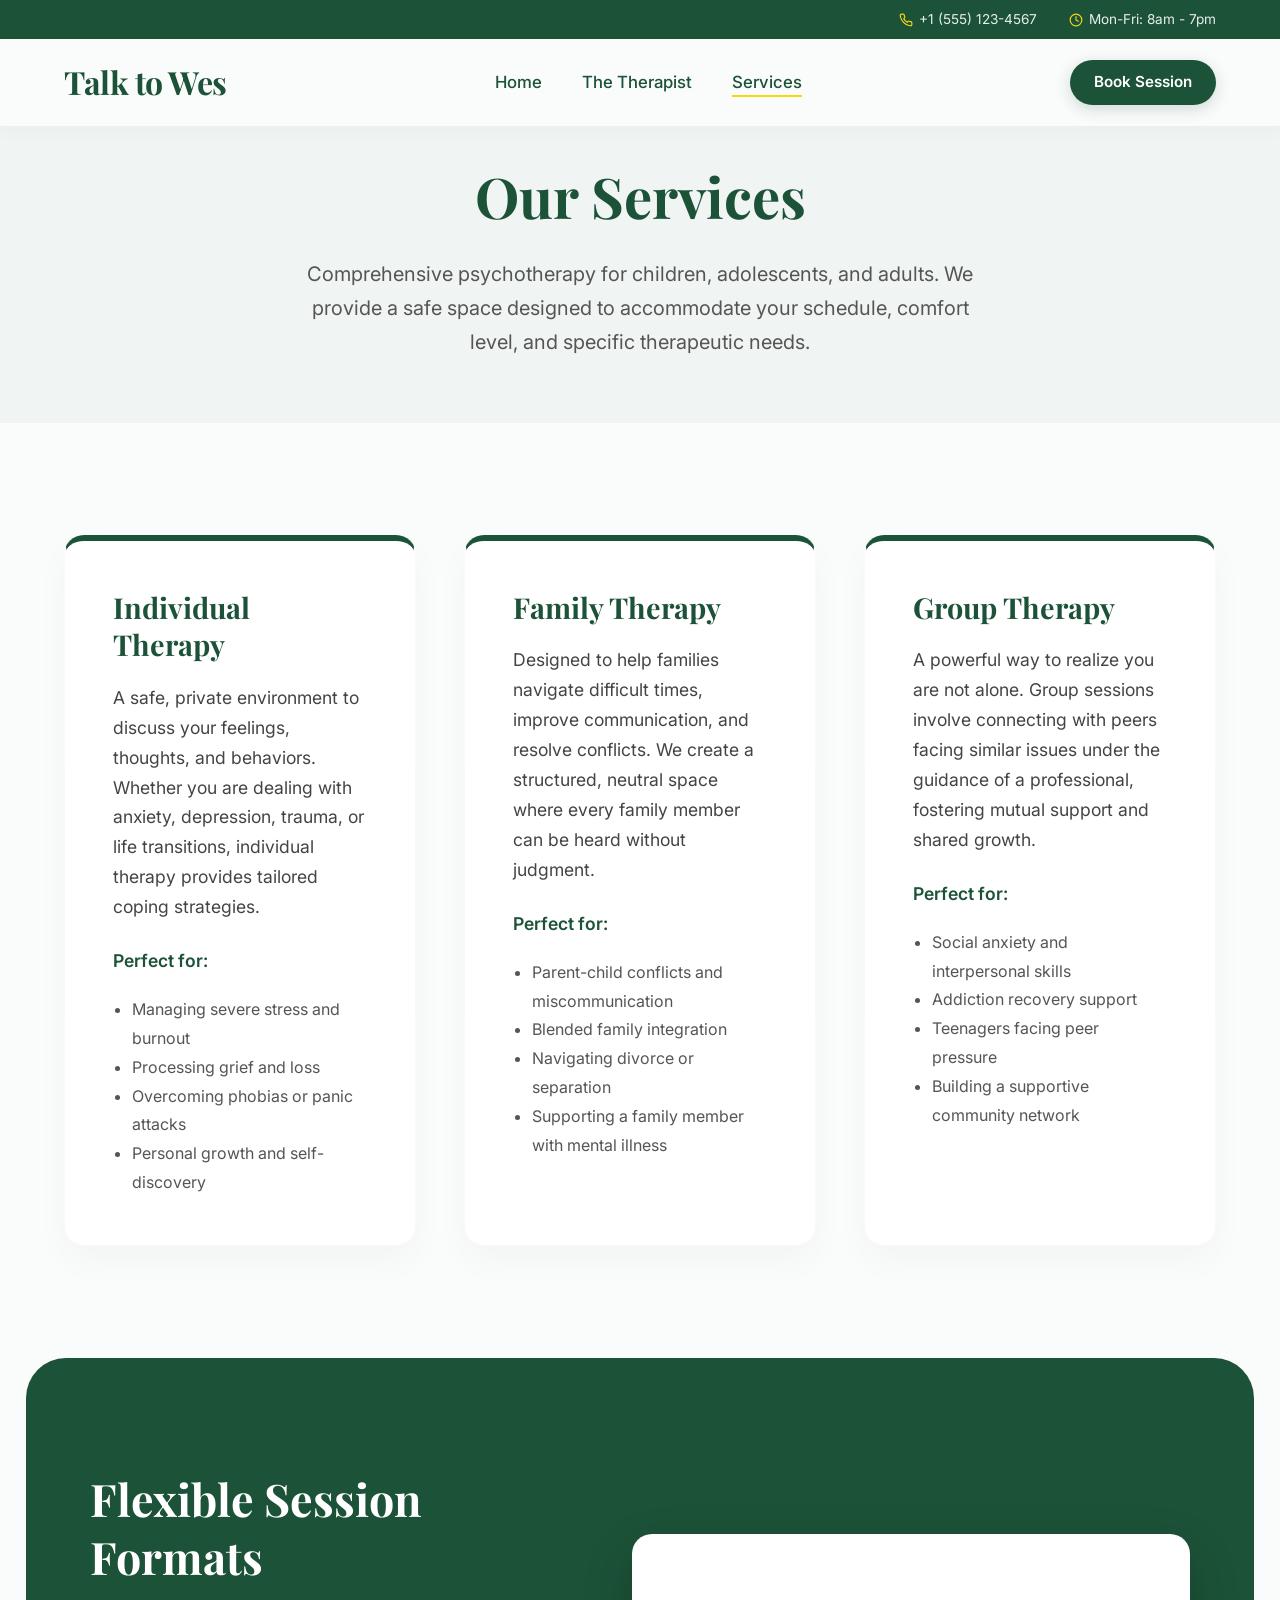
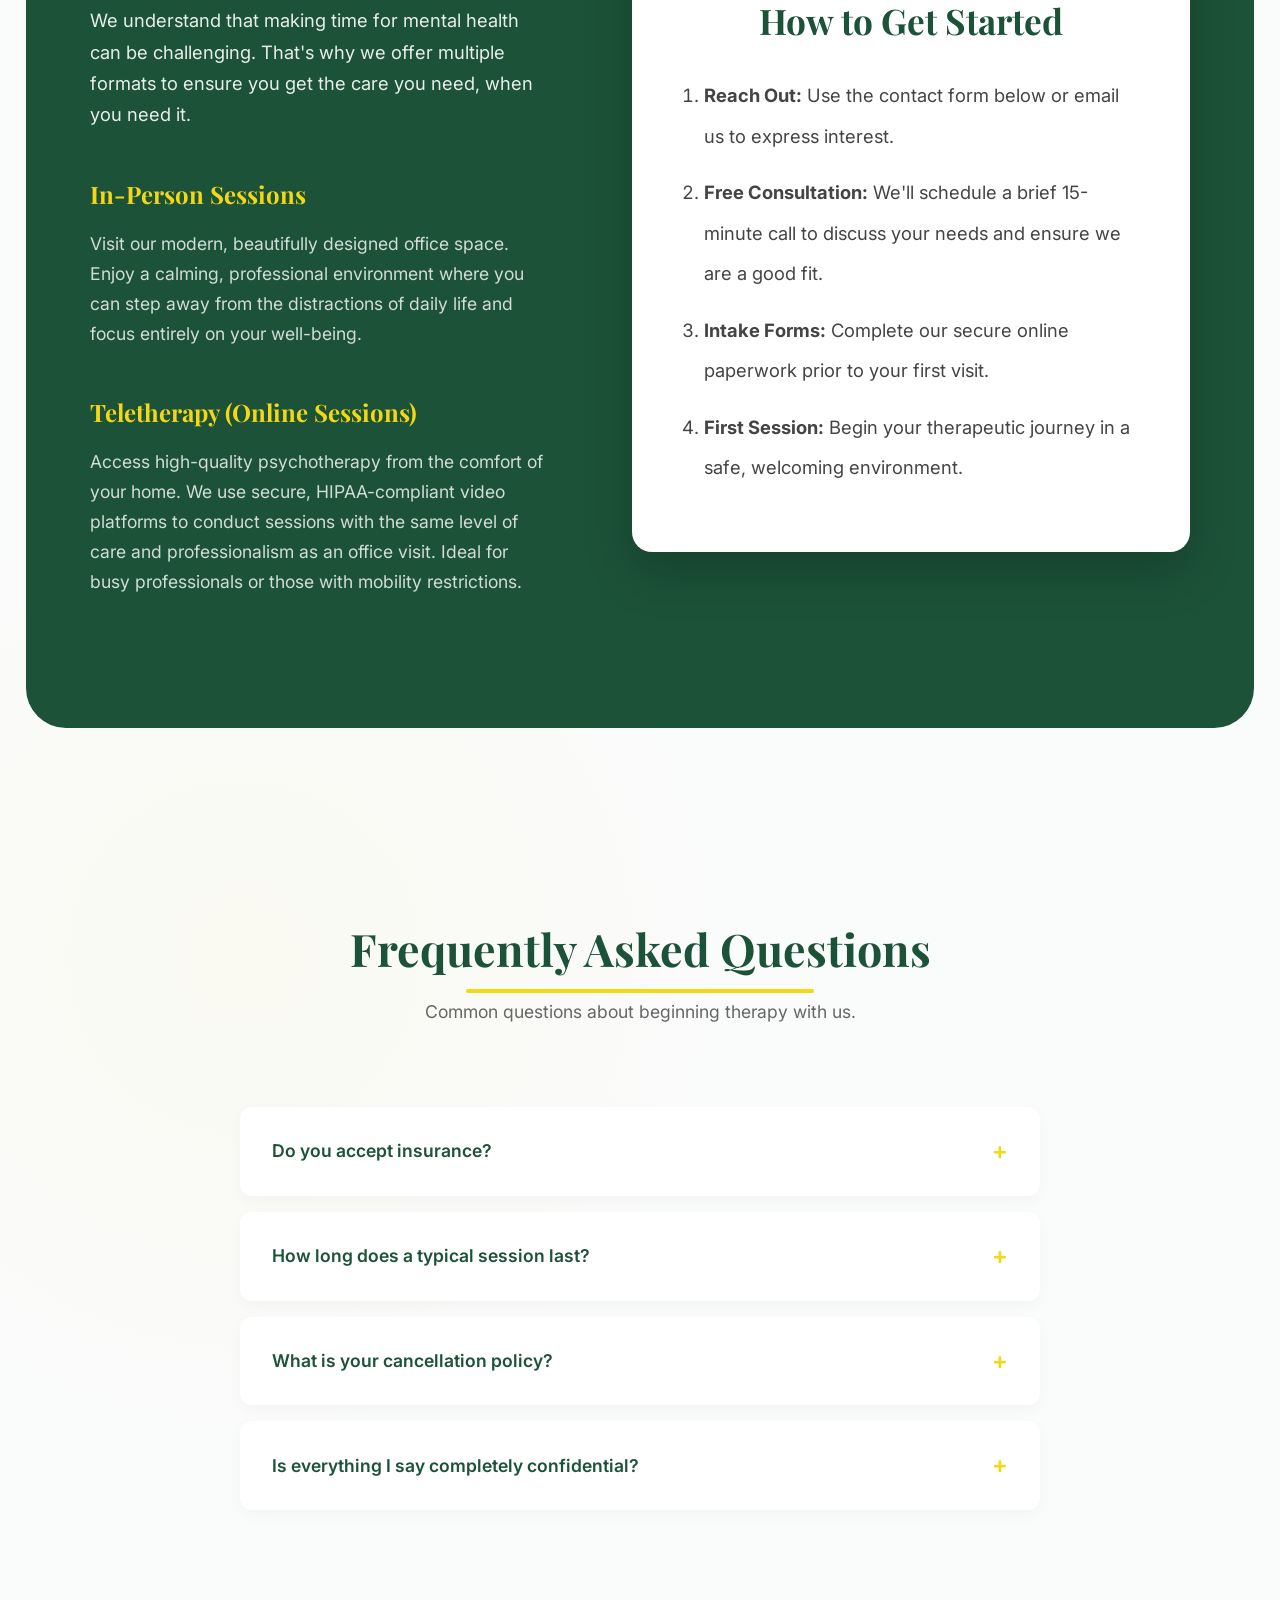
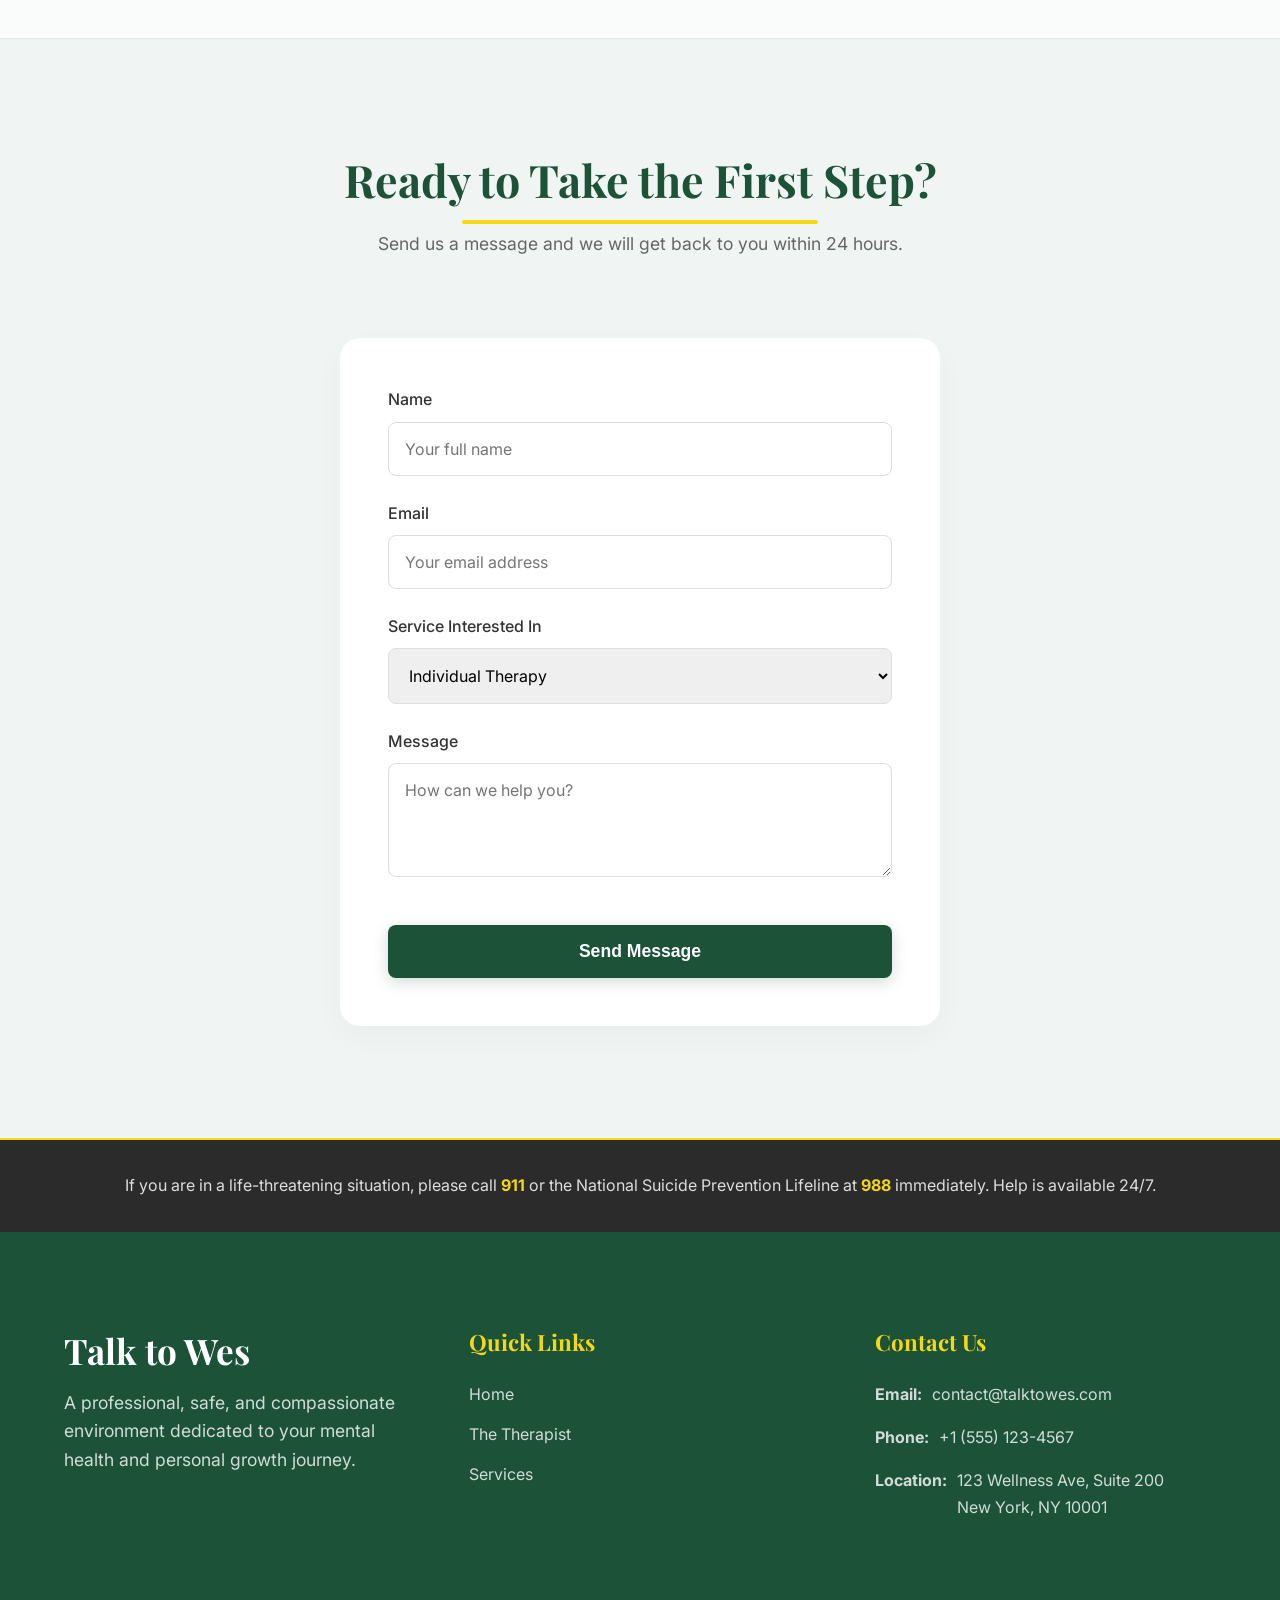
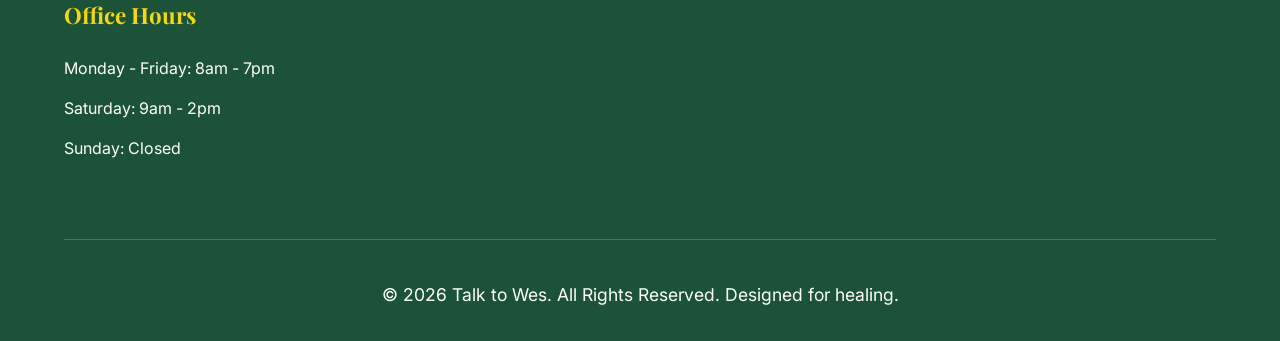
==== services.html @ db42a532 "Add files via upload" ====
<!DOCTYPE html>
<html lang="en">
<head>
  <meta charset="UTF-8">
  <meta name="viewport" content="width=device-width, initial-scale=1.0">
  <title>Services | Talk to Wes</title>
  <meta name="description" content="Explore our psychotherapy services including individual, family, and group therapy. Available online and in-person.">
  <link rel="stylesheet" href="styles.css">
</head>
<body>

  <!-- Header -->
  <header class="site-header">
    <div class="top-bar">
      <div class="top-bar-item">
        <svg viewBox="0 0 24 24" fill="none" stroke="currentColor" stroke-width="2" stroke-linecap="round" stroke-linejoin="round"><path d="M22 16.92v3a2 2 0 0 1-2.18 2 19.79 19.79 0 0 1-8.63-3.07 19.5 19.5 0 0 1-6-6 19.79 19.79 0 0 1-3.07-8.67A2 2 0 0 1 4.11 2h3a2 2 0 0 1 2 1.72 12.84 12.84 0 0 0 .7 2.81 2 2 0 0 1-.45 2.11L8.09 9.91a16 16 0 0 0 6 6l1.27-1.27a2 2 0 0 1 2.11-.45 12.84 12.84 0 0 0 2.81.7A2 2 0 0 1 22 16.92z"></path></svg>
        +1 (555) 123-4567
      </div>
      <div class="top-bar-item">
        <svg viewBox="0 0 24 24" fill="none" stroke="currentColor" stroke-width="2" stroke-linecap="round" stroke-linejoin="round"><circle cx="12" cy="12" r="10"></circle><polyline points="12 6 12 12 16 14"></polyline></svg>
        Mon-Fri: 8am - 7pm
      </div>
    </div>
    <nav class="navbar">
      <div class="logo">Talk to Wes</div>
      <ul class="nav-links">
        <li><a href="index.html">Home</a></li>
        <li><a href="therapist.html">The Therapist</a></li>
        <li><a href="services.html" class="active">Services</a></li>
      </ul>
      <div class="nav-cta">
        <a href="services.html" class="btn btn-primary" style="padding: 0.6rem 1.5rem; font-size: 0.95rem;">Book Session</a>
      </div>
      <div class="menu-toggle">
        <span></span>
        <span></span>
        <span></span>
      </div>
    </nav>
  </header>

  <!-- Page Header -->
  <section style="padding-top: 160px; padding-bottom: 4rem; background-color: var(--light-gray); text-align: center;">
    <div class="section-header" style="margin-bottom: 0;">
      <h1 style="font-size: 3.5rem;">Our Services</h1>
      <p style="max-width: 700px; margin: 1.5rem auto 0; font-size: 1.25rem; color: #555;">Comprehensive psychotherapy for children, adolescents, and adults. We provide a safe space designed to accommodate your schedule, comfort level, and specific therapeutic needs.</p>
    </div>
  </section>

  <!-- Detailed Services -->
  <section class="reveal">
    <div class="card-grid">
      <!-- Individual Therapy -->
      <div class="card" style="border-top: 6px solid var(--primary-color);">
        <h3 style="color: var(--primary-color); font-size: 1.8rem;">Individual Therapy</h3>
        <p style="font-size: 1.1rem; margin-bottom: 1.5rem;">A safe, private environment to discuss your feelings, thoughts, and behaviors. Whether you are dealing with anxiety, depression, trauma, or life transitions, individual therapy provides tailored coping strategies.</p>
        <p style="font-weight: 600; color: var(--primary-color);">Perfect for:</p>
        <ul style="padding-left: 1.2rem; margin-top: 0.5rem; color: #555; line-height: 1.8;">
          <li>Managing severe stress and burnout</li>
          <li>Processing grief and loss</li>
          <li>Overcoming phobias or panic attacks</li>
          <li>Personal growth and self-discovery</li>
        </ul>
      </div>

      <!-- Family Therapy -->
      <div class="card" style="border-top: 6px solid var(--primary-color);">
        <h3 style="color: var(--primary-color); font-size: 1.8rem;">Family Therapy</h3>
        <p style="font-size: 1.1rem; margin-bottom: 1.5rem;">Designed to help families navigate difficult times, improve communication, and resolve conflicts. We create a structured, neutral space where every family member can be heard without judgment.</p>
        <p style="font-weight: 600; color: var(--primary-color);">Perfect for:</p>
        <ul style="padding-left: 1.2rem; margin-top: 0.5rem; color: #555; line-height: 1.8;">
          <li>Parent-child conflicts and miscommunication</li>
          <li>Blended family integration</li>
          <li>Navigating divorce or separation</li>
          <li>Supporting a family member with mental illness</li>
        </ul>
      </div>

      <!-- Group Therapy -->
      <div class="card" style="border-top: 6px solid var(--primary-color);">
        <h3 style="color: var(--primary-color); font-size: 1.8rem;">Group Therapy</h3>
        <p style="font-size: 1.1rem; margin-bottom: 1.5rem;">A powerful way to realize you are not alone. Group sessions involve connecting with peers facing similar issues under the guidance of a professional, fostering mutual support and shared growth.</p>
        <p style="font-weight: 600; color: var(--primary-color);">Perfect for:</p>
        <ul style="padding-left: 1.2rem; margin-top: 0.5rem; color: #555; line-height: 1.8;">
          <li>Social anxiety and interpersonal skills</li>
          <li>Addiction recovery support</li>
          <li>Teenagers facing peer pressure</li>
          <li>Building a supportive community network</li>
        </ul>
      </div>
    </div>
  </section>

  <!-- Session Formats & Getting Started -->
  <section class="reveal" style="background-color: var(--primary-color); color: #fff; border-radius: 40px; margin: 0 2% 5rem; padding: 7rem 5%;">
    <div class="split-section">
      <div class="split-text">
        <h2 style="color: #fff;">Flexible Session Formats</h2>
        <p style="color: rgba(255,255,255,0.9); font-size: 1.15rem;">We understand that making time for mental health can be challenging. That's why we offer multiple formats to ensure you get the care you need, when you need it.</p>
        
        <h3 style="color: var(--secondary-color); margin-top: 3rem; font-size: 1.5rem;">In-Person Sessions</h3>
        <p style="color: rgba(255,255,255,0.8);">Visit our modern, beautifully designed office space. Enjoy a calming, professional environment where you can step away from the distractions of daily life and focus entirely on your well-being.</p>
        
        <h3 style="color: var(--secondary-color); margin-top: 3rem; font-size: 1.5rem;">Teletherapy (Online Sessions)</h3>
        <p style="color: rgba(255,255,255,0.8);">Access high-quality psychotherapy from the comfort of your home. We use secure, HIPAA-compliant video platforms to conduct sessions with the same level of care and professionalism as an office visit. Ideal for busy professionals or those with mobility restrictions.</p>
      </div>
      <div class="split-text" style="background: #fff; color: var(--text-color); padding: 4rem 3rem; border-radius: 20px; box-shadow: 0 20px 50px rgba(0,0,0,0.2);">
        <h3 style="color: var(--primary-color); margin-bottom: 2rem; font-family: var(--font-heading); font-size: 2.2rem; text-align: center;">How to Get Started</h3>
        <ol style="padding-left: 1.5rem; line-height: 2.2; font-size: 1.15rem; color: #444;">
          <li style="margin-bottom: 1rem;"><strong>Reach Out:</strong> Use the contact form below or email us to express interest.</li>
          <li style="margin-bottom: 1rem;"><strong>Free Consultation:</strong> We'll schedule a brief 15-minute call to discuss your needs and ensure we are a good fit.</li>
          <li style="margin-bottom: 1rem;"><strong>Intake Forms:</strong> Complete our secure online paperwork prior to your first visit.</li>
          <li><strong>First Session:</strong> Begin your therapeutic journey in a safe, welcoming environment.</li>
        </ol>
      </div>
    </div>
  </section>

  <!-- FAQ Section -->
  <section class="reveal">
    <div class="section-header">
      <h2>Frequently Asked Questions</h2>
      <p style="color: #666;">Common questions about beginning therapy with us.</p>
    </div>
    <div class="faq-container">
      <div class="faq-item">
        <div class="faq-question">Do you accept insurance?</div>
        <div class="faq-answer">
          <p>We are currently out-of-network providers for most major insurance companies. However, we can provide you with a "Superbill" that you can submit to your insurance provider for potential partial reimbursement depending on your out-of-network benefits.</p>
        </div>
      </div>
      <div class="faq-item">
        <div class="faq-question">How long does a typical session last?</div>
        <div class="faq-answer">
          <p>Individual and family therapy sessions typically last for 50 minutes. Group therapy sessions often run for 75 to 90 minutes to allow everyone adequate time to share.</p>
        </div>
      </div>
      <div class="faq-item">
        <div class="faq-question">What is your cancellation policy?</div>
        <div class="faq-answer">
          <p>We require a minimum of 24 hours notice for any cancellations or rescheduling. Appointments canceled with less than 24 hours notice will be subject to a late cancellation fee.</p>
        </div>
      </div>
      <div class="faq-item">
        <div class="faq-question">Is everything I say completely confidential?</div>
        <div class="faq-answer">
          <p>Yes. Confidentiality is the cornerstone of psychotherapy. What you discuss in session is legally protected and strictly confidential, with a few very specific legal exceptions regarding immediate harm to yourself or others, which will be discussed in your first session.</p>
        </div>
      </div>
    </div>
  </section>

  <!-- CTA with Form Layout -->
  <section class="reveal" style="background-color: var(--light-gray); border-top: 1px solid rgba(0,0,0,0.05);">
    <div class="section-header">
      <h2>Ready to Take the First Step?</h2>
      <p style="color: #666;">Send us a message and we will get back to you within 24 hours.</p>
    </div>
    <div style="max-width: 600px; margin: 0 auto; background: #fff; padding: 3rem; border-radius: 20px; box-shadow: 0 10px 30px rgba(0,0,0,0.03);">
      <form style="display: flex; flex-direction: column; gap: 1.5rem;" onsubmit="event.preventDefault(); alert('Message sent! (Mock form)');">
        <div>
          <label style="display: block; margin-bottom: 0.5rem; font-weight: 500;">Name</label>
          <input type="text" placeholder="Your full name" style="width: 100%; padding: 1rem; border: 1px solid #ddd; border-radius: 8px; font-family: inherit; font-size: 1rem;" required>
        </div>
        <div>
          <label style="display: block; margin-bottom: 0.5rem; font-weight: 500;">Email</label>
          <input type="email" placeholder="Your email address" style="width: 100%; padding: 1rem; border: 1px solid #ddd; border-radius: 8px; font-family: inherit; font-size: 1rem;" required>
        </div>
        <div>
          <label style="display: block; margin-bottom: 0.5rem; font-weight: 500;">Service Interested In</label>
          <select style="width: 100%; padding: 1rem; border: 1px solid #ddd; border-radius: 8px; font-family: inherit; font-size: 1rem;">
            <option>Individual Therapy</option>
            <option>Family Therapy</option>
            <option>Group Therapy</option>
          </select>
        </div>
        <div>
          <label style="display: block; margin-bottom: 0.5rem; font-weight: 500;">Message</label>
          <textarea rows="4" placeholder="How can we help you?" style="width: 100%; padding: 1rem; border: 1px solid #ddd; border-radius: 8px; font-family: inherit; font-size: 1rem; resize: vertical;"></textarea>
        </div>
        <button type="submit" class="btn btn-primary" style="width: 100%; border-radius: 8px; margin-top: 1rem;">Send Message</button>
      </form>
    </div>
  </section>

  <!-- Crisis Banner -->
  <div class="crisis-banner">
    <p>If you are in a life-threatening situation, please call <strong>911</strong> or the National Suicide Prevention Lifeline at <strong>988</strong> immediately. Help is available 24/7.</p>
  </div>

  <!-- Footer -->
  <footer>
    <div class="footer-grid">
      <div class="footer-col">
        <h2 style="font-size: 2.2rem; margin-bottom: 1rem; color: #fff;">Talk to Wes</h2>
        <p>A professional, safe, and compassionate environment dedicated to your mental health and personal growth journey.</p>
      </div>
      <div class="footer-col">
        <h3>Quick Links</h3>
        <ul>
          <li><a href="index.html">Home</a></li>
          <li><a href="therapist.html">The Therapist</a></li>
          <li><a href="services.html">Services</a></li>
        </ul>
      </div>
      <div class="footer-col">
        <h3>Contact Us</h3>
        <div class="footer-contact-item">
          <strong>Email:</strong> <a href="mailto:contact@talktowes.com">contact@talktowes.com</a>
        </div>
        <div class="footer-contact-item">
          <strong>Phone:</strong> <a href="tel:15551234567">+1 (555) 123-4567</a>
        </div>
        <div class="footer-contact-item">
          <strong>Location:</strong> 123 Wellness Ave, Suite 200<br>New York, NY 10001
        </div>
      </div>
      <div class="footer-col">
        <h3>Office Hours</h3>
        <ul>
          <li>Monday - Friday: 8am - 7pm</li>
          <li>Saturday: 9am - 2pm</li>
          <li>Sunday: Closed</li>
        </ul>
      </div>
    </div>
    <div class="footer-bottom">
      <p>&copy; 2026 Talk to Wes. All Rights Reserved. Designed for healing.</p>
    </div>
  </footer>

  <script src="script.js"></script>
</body>
</html>
---- styles.css ----
@import url('https://fonts.googleapis.com/css2?family=Inter:wght@300;400;500;600&family=Playfair+Display:ital,wght@0,400;0,600;0,700;1,400&display=swap');

:root {
  --primary-color: #1c5238;
  --secondary-color: #f4d715;
  --bg-color: #fafbfb;
  --text-color: #333333;
  --light-gray: #f0f4f2;
  --font-heading: 'Playfair Display', serif;
  --font-body: 'Inter', sans-serif;
}

* {
  box-sizing: border-box;
  margin: 0;
  padding: 0;
}

body {
  font-family: var(--font-body);
  background-color: var(--bg-color);
  color: var(--text-color);
  line-height: 1.7;
  overflow-x: hidden;
  position: relative;
}

/* Subtle background blobs for visual interest */
body::before {
  content: '';
  position: absolute;
  top: -20%; right: -10%;
  width: 800px; height: 800px;
  background: radial-gradient(circle, rgba(28,82,56,0.03) 0%, rgba(250,251,251,0) 70%);
  border-radius: 50%;
  z-index: -1;
}

body::after {
  content: '';
  position: absolute;
  top: 40%; left: -20%;
  width: 1000px; height: 1000px;
  background: radial-gradient(circle, rgba(244,215,21,0.04) 0%, rgba(250,251,251,0) 70%);
  border-radius: 50%;
  z-index: -1;
}

/* Typography */
h1, h2, h3, h4, h5, h6 {
  font-family: var(--font-heading);
  color: var(--primary-color);
  margin-bottom: 1.2rem;
  line-height: 1.3;
}

h1 { font-size: 4rem; }
h2 { font-size: 2.8rem; }
h3 { font-size: 1.8rem; }

p { margin-bottom: 1.2rem; font-size: 1.1rem; color: #444; }

a {
  text-decoration: none;
  color: var(--primary-color);
  transition: all 0.3s ease;
}

/* Header & Top Bar */
.site-header {
  position: fixed;
  width: 100%;
  top: 0;
  z-index: 1000;
  background: rgba(250, 251, 251, 0.95);
  backdrop-filter: blur(15px);
  box-shadow: 0 4px 20px rgba(0,0,0,0.03);
}

.top-bar {
  background-color: var(--primary-color);
  color: #fff;
  padding: 0.5rem 5%;
  font-size: 0.85rem;
  display: flex;
  justify-content: flex-end;
  gap: 2rem;
}

.top-bar-item {
  display: flex;
  align-items: center;
  gap: 6px;
  color: rgba(255,255,255,0.9);
}

.top-bar-item svg {
  width: 14px;
  height: 14px;
  stroke: var(--secondary-color);
}

/* Navbar */
.navbar {
  display: flex;
  justify-content: space-between;
  align-items: center;
  padding: 1rem 5%;
}

.logo {
  font-family: var(--font-heading);
  font-size: 2rem;
  font-weight: 700;
  color: var(--primary-color);
  letter-spacing: -0.5px;
}

.nav-links {
  list-style: none;
  display: flex;
  gap: 2.5rem;
}

.nav-links li a {
  font-weight: 500;
  font-size: 1.05rem;
  color: var(--primary-color);
  position: relative;
  padding-bottom: 5px;
}

.nav-links li a::after {
  content: '';
  position: absolute;
  width: 0;
  height: 2px;
  background: var(--secondary-color);
  bottom: 0;
  left: 0;
  transition: width 0.3s ease;
}

.nav-links li a:hover::after,
.nav-links li a.active::after {
  width: 100%;
}

.nav-cta {
  display: flex;
  align-items: center;
}

.menu-toggle {
  display: none;
  flex-direction: column;
  cursor: pointer;
  gap: 6px;
}

.menu-toggle span {
  width: 30px;
  height: 3px;
  background-color: var(--primary-color);
  transition: all 0.3s ease;
  border-radius: 3px;
}

/* Buttons */
.btn {
  display: inline-flex;
  align-items: center;
  justify-content: center;
  padding: 1rem 2.5rem;
  border-radius: 50px;
  font-weight: 600;
  font-size: 1.1rem;
  cursor: pointer;
  border: none;
  transition: all 0.3s cubic-bezier(0.25, 0.8, 0.25, 1);
  text-align: center;
}

.btn-primary {
  background-color: var(--primary-color);
  color: #fff;
  box-shadow: 0 4px 15px rgba(28, 82, 56, 0.2);
}

.btn-primary:hover {
  background-color: #133a27;
  color: #fff;
  transform: translateY(-3px);
  box-shadow: 0 8px 25px rgba(28, 82, 56, 0.3);
}

.btn-secondary {
  background-color: var(--secondary-color);
  color: var(--primary-color);
  box-shadow: 0 4px 15px rgba(244, 215, 21, 0.2);
}

.btn-secondary:hover {
  background-color: #e0c410;
  transform: translateY(-3px);
  box-shadow: 0 8px 25px rgba(244, 215, 21, 0.3);
}

/* Hero Section */
.hero {
  min-height: 100vh;
  display: flex;
  align-items: center;
  padding: 0 5%;
  background-size: cover;
  background-position: center;
  background-repeat: no-repeat;
  position: relative;
  background-attachment: fixed;
}

.hero::before {
  content: '';
  position: absolute;
  top: 0; left: 0; width: 100%; height: 100%;
  background: linear-gradient(135deg, rgba(250,251,251,0.95) 0%, rgba(250,251,251,0.85) 40%, rgba(250,251,251,0.2) 100%);
}

.hero-content {
  position: relative;
  max-width: 700px;
  z-index: 1;
  padding-top: 100px;
  animation: fadeUp 1s ease forwards;
}

.hero-content p {
  font-size: 1.3rem;
  margin-bottom: 2.5rem;
  color: #444;
  line-height: 1.8;
}

/* Sections */
section {
  padding: 7rem 5%;
}

.section-header {
  text-align: center;
  margin-bottom: 5rem;
}

.section-header h2 {
  position: relative;
  display: inline-block;
}

.section-header h2::after {
  content: '';
  position: absolute;
  width: 60%;
  height: 4px;
  background-color: var(--secondary-color);
  bottom: -15px;
  left: 20%;
  border-radius: 2px;
}

/* Cards */
.card-grid {
  display: grid;
  grid-template-columns: repeat(auto-fit, minmax(320px, 1fr));
  gap: 3rem;
}

.card {
  background: #fff;
  border-radius: 20px;
  padding: 3rem;
  box-shadow: 0 15px 35px rgba(0,0,0,0.03);
  transition: all 0.4s cubic-bezier(0.175, 0.885, 0.32, 1.275);
  position: relative;
  overflow: hidden;
  border: 1px solid rgba(0,0,0,0.02);
}

.card::before {
  content: '';
  position: absolute;
  top: 0; left: 0; width: 100%; height: 6px;
  background-color: var(--primary-color);
  transform: scaleX(0);
  transform-origin: left;
  transition: transform 0.4s ease;
}

.card:hover {
  transform: translateY(-15px);
  box-shadow: 0 25px 50px rgba(28, 82, 56, 0.08);
}

.card:hover::before {
  transform: scaleX(1);
}

.card h3 {
  margin-bottom: 1.2rem;
  font-size: 1.6rem;
}

/* Split Section (Image + Text) */
.split-section {
  display: flex;
  align-items: center;
  gap: 5rem;
}

.split-section.reverse {
  flex-direction: row-reverse;
}

.split-image {
  flex: 1;
  border-radius: 24px;
  overflow: hidden;
  box-shadow: 0 25px 50px rgba(0,0,0,0.1);
  position: relative;
}

.split-image::after {
  content: '';
  position: absolute;
  top: 0; left: 0; right: 0; bottom: 0;
  border: 2px solid rgba(255,255,255,0.2);
  border-radius: 24px;
  pointer-events: none;
}

.split-image img {
  width: 100%;
  height: 100%;
  object-fit: cover;
  display: block;
  transition: transform 0.8s cubic-bezier(0.25, 0.46, 0.45, 0.94);
}

.split-image:hover img {
  transform: scale(1.05);
}

.split-text {
  flex: 1;
}

/* Statistics Grid */
.stats-container {
  display: flex;
  justify-content: space-around;
  flex-wrap: wrap;
  gap: 2rem;
  background: var(--primary-color);
  padding: 4rem;
  border-radius: 24px;
  color: #fff;
  margin-top: 2rem;
  box-shadow: 0 20px 40px rgba(28,82,56,0.2);
}

.stat-item {
  text-align: center;
}

.stat-number {
  font-family: var(--font-heading);
  font-size: 3.5rem;
  font-weight: 700;
  color: var(--secondary-color);
  margin-bottom: 0.5rem;
}

.stat-label {
  font-size: 1.1rem;
  opacity: 0.9;
}

/* Testimonials */
.testimonial-slider {
  display: grid;
  grid-template-columns: repeat(auto-fit, minmax(300px, 1fr));
  gap: 2rem;
}

.testimonial-card {
  background: #fff;
  padding: 3rem 2.5rem;
  border-radius: 20px;
  box-shadow: 0 10px 30px rgba(0,0,0,0.04);
  position: relative;
}

.testimonial-card::before {
  content: '"';
  position: absolute;
  top: 20px; left: 20px;
  font-family: var(--font-heading);
  font-size: 6rem;
  color: var(--light-gray);
  line-height: 1;
  z-index: 0;
}

.testimonial-text {
  position: relative;
  z-index: 1;
  font-style: italic;
  margin-bottom: 1.5rem;
  font-size: 1.15rem;
}

.testimonial-author {
  font-weight: 600;
  color: var(--primary-color);
  display: flex;
  align-items: center;
  gap: 10px;
}

.testimonial-author::before {
  content: '';
  width: 30px; height: 2px;
  background: var(--secondary-color);
}

/* FAQ Accordion */
.faq-container {
  max-width: 800px;
  margin: 0 auto;
}

.faq-item {
  background: #fff;
  margin-bottom: 1rem;
  border-radius: 12px;
  box-shadow: 0 5px 15px rgba(0,0,0,0.03);
  overflow: hidden;
}

.faq-question {
  padding: 1.5rem 2rem;
  cursor: pointer;
  display: flex;
  justify-content: space-between;
  align-items: center;
  font-weight: 600;
  font-size: 1.1rem;
  color: var(--primary-color);
  transition: background 0.3s ease;
}

.faq-question:hover {
  background: var(--light-gray);
}

.faq-question::after {
  content: '+';
  font-size: 1.5rem;
  color: var(--secondary-color);
  transition: transform 0.3s ease;
}

.faq-item.active .faq-question::after {
  transform: rotate(45deg);
}

.faq-answer {
  max-height: 0;
  overflow: hidden;
  transition: max-height 0.4s ease;
  background: #fff;
}

.faq-answer p {
  padding: 0 2rem 1.5rem;
  margin: 0;
}

/* Rich Footer */
footer {
  background-color: var(--primary-color);
  color: #fff;
  padding: 6rem 5% 2rem;
  position: relative;
  z-index: 50; /* Ensure footer is always on top of any background blobs */
}

.footer-grid {
  display: grid;
  grid-template-columns: repeat(auto-fit, minmax(250px, 1fr));
  gap: 4rem;
  margin-bottom: 4rem;
}

.footer-col h3 {
  color: var(--secondary-color);
  font-size: 1.4rem;
  margin-bottom: 1.5rem;
}

.footer-col p {
  color: rgba(255,255,255,0.8);
  margin-bottom: 1rem;
  line-height: 1.6;
}

.footer-col ul {
  list-style: none;
}

.footer-col ul li {
  margin-bottom: 0.8rem;
}

.footer-col a {
  color: rgba(255,255,255,0.8);
  transition: color 0.3s ease;
}

.footer-col a:hover {
  color: var(--secondary-color);
}

.footer-contact-item {
  display: flex;
  align-items: flex-start;
  gap: 10px;
  margin-bottom: 1rem;
  color: rgba(255,255,255,0.8);
}

/* Crisis Banner */
.crisis-banner {
  background-color: #2b2b2b;
  color: #fff;
  padding: 2rem 5%;
  text-align: center;
  border-top: 2px solid var(--secondary-color);
}

.crisis-banner p {
  color: #ddd;
  margin: 0;
  font-size: 1rem;
}

.crisis-banner strong {
  color: var(--secondary-color);
}

.footer-bottom {
  text-align: center;
  padding-top: 2.5rem;
  margin-top: 3rem;
  border-top: 1px solid rgba(255,255,255,0.2);
  font-size: 1.05rem;
}

.footer-bottom p {
  color: #ffffff;
  margin: 0;
}

/* Animations */
@keyframes fadeUp {
  from { opacity: 0; transform: translateY(40px); }
  to { opacity: 1; transform: translateY(0); }
}

.reveal {
  opacity: 0;
  transform: translateY(40px);
  transition: all 0.8s cubic-bezier(0.5, 0, 0, 1);
}

.reveal.active {
  opacity: 1;
  transform: translateY(0);
}

/* Responsive */
@media (max-width: 992px) {
  .split-section, .split-section.reverse {
    flex-direction: column;
    gap: 3rem;
  }
  h1 { font-size: 3rem; }
  h2 { font-size: 2.3rem; }
}

@media (max-width: 768px) {
  .nav-links {
    position: fixed;
    right: -100%;
    top: 100px;
    flex-direction: column;
    background: rgba(250, 251, 251, 0.98);
    width: 100%;
    text-align: center;
    transition: 0.4s cubic-bezier(0.77, 0, 0.175, 1);
    box-shadow: 0 20px 30px rgba(0,0,0,0.05);
    padding: 3rem 0;
  }
  
  .nav-links.nav-active {
    right: 0;
  }
  
  .nav-cta {
    display: none; /* Hide button on mobile, let them use menu */
  }
  
  .top-bar {
    justify-content: center;
    gap: 1rem;
    font-size: 0.75rem;
  }

  .menu-toggle {
    display: flex;
  }
  
  .stats-container {
    padding: 2rem;
  }
  
  h1 { font-size: 2.5rem; }
}
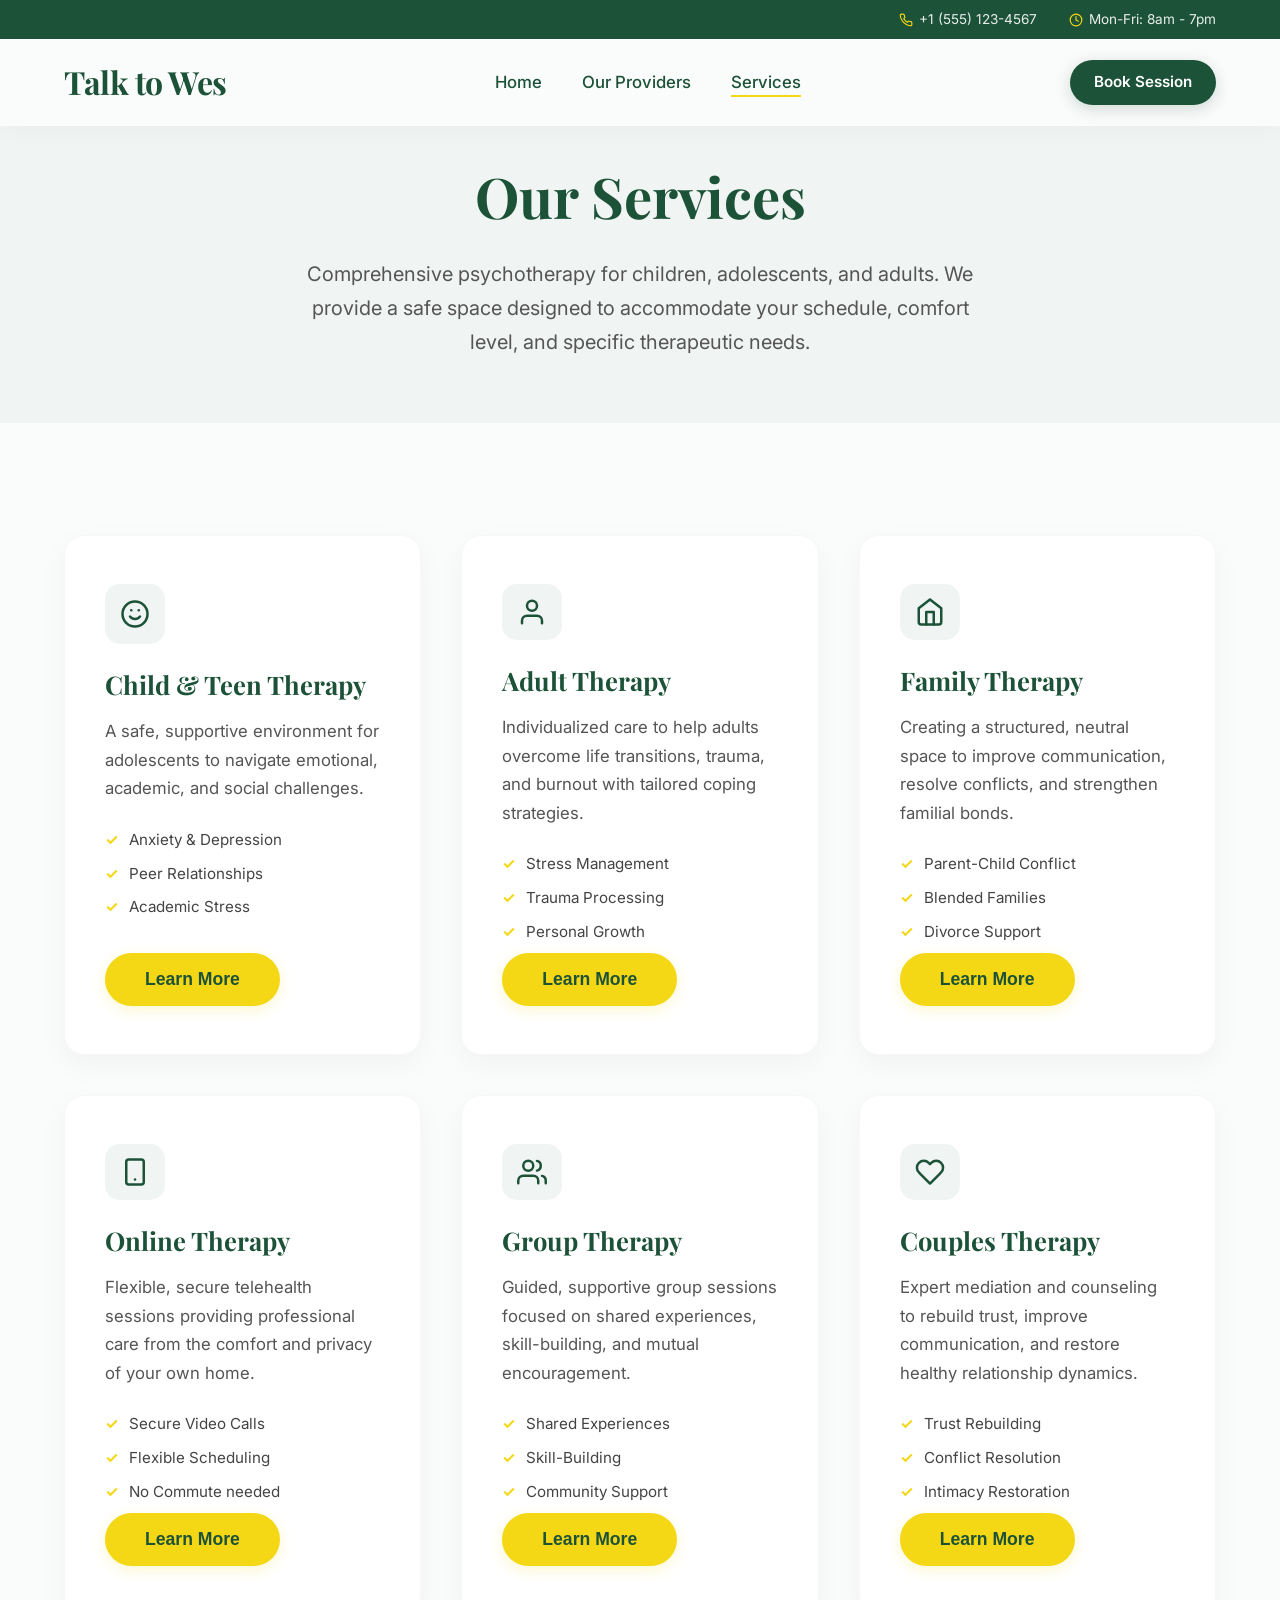
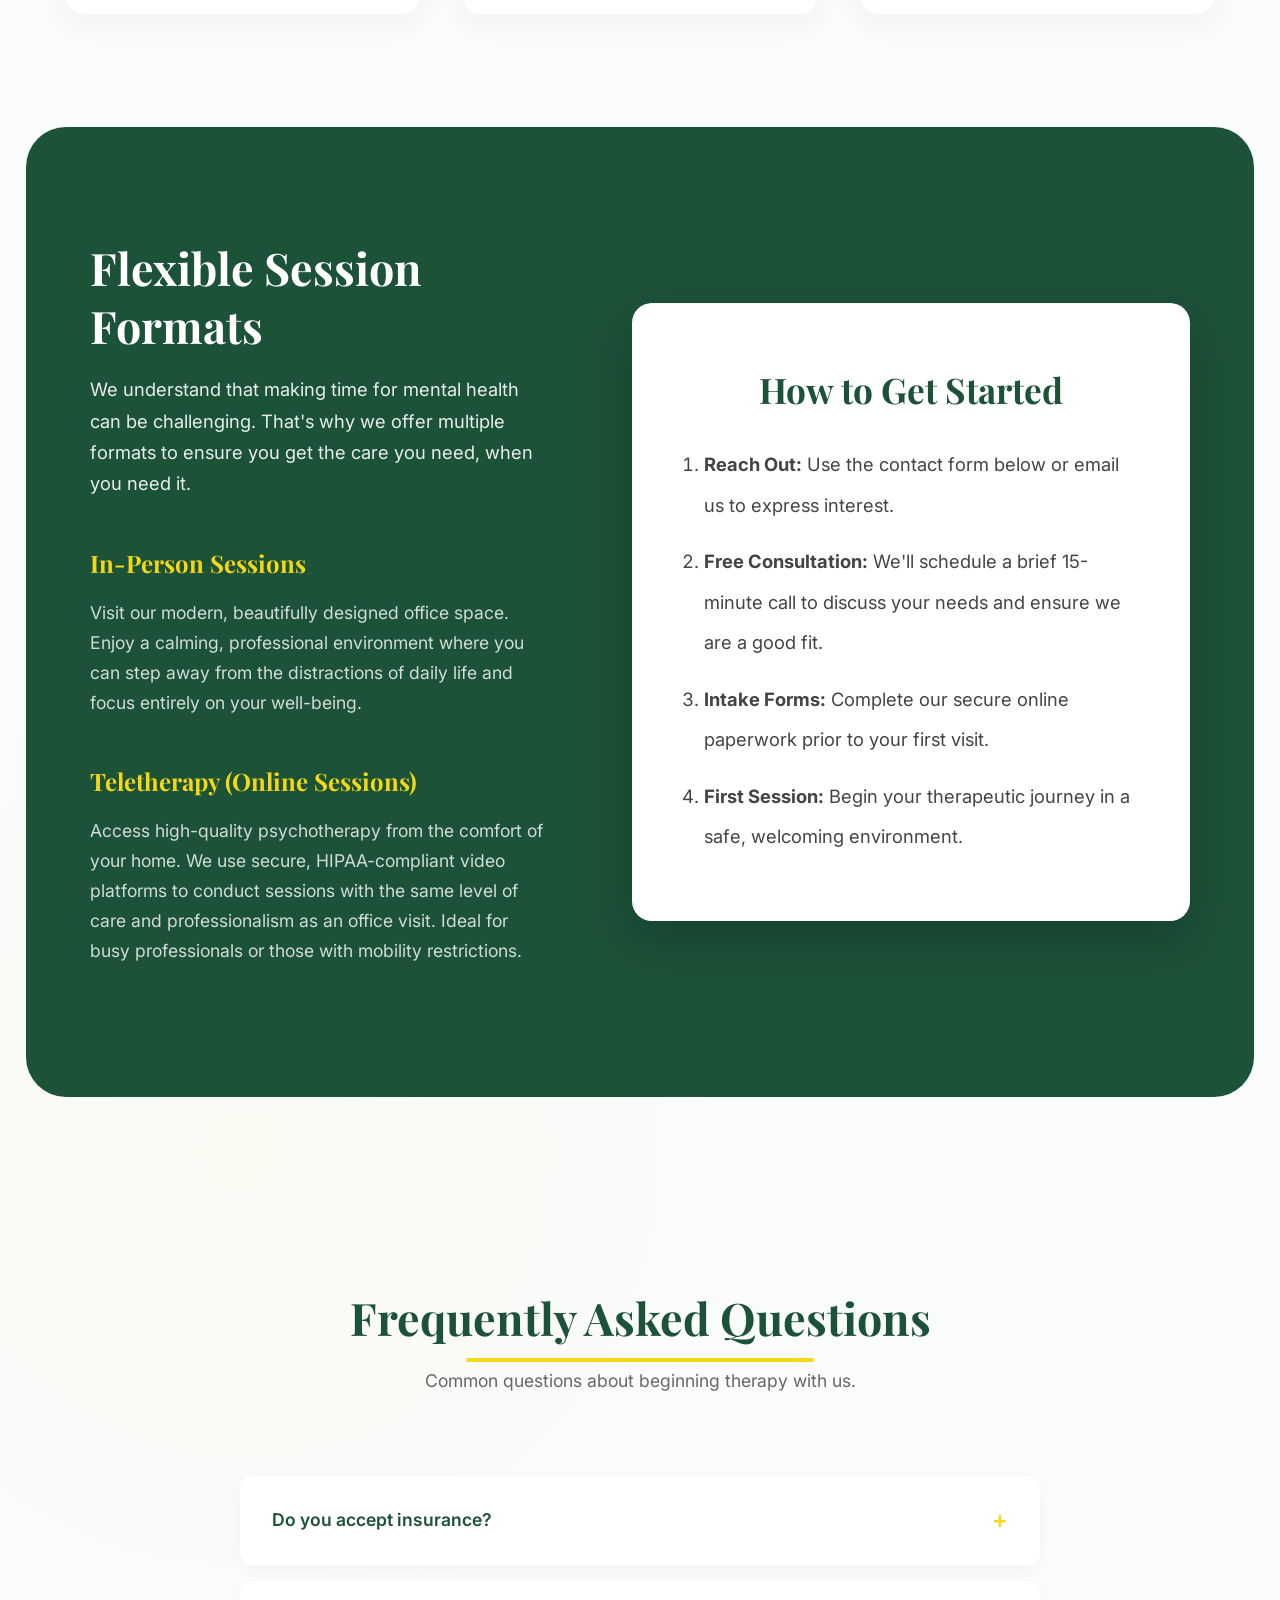
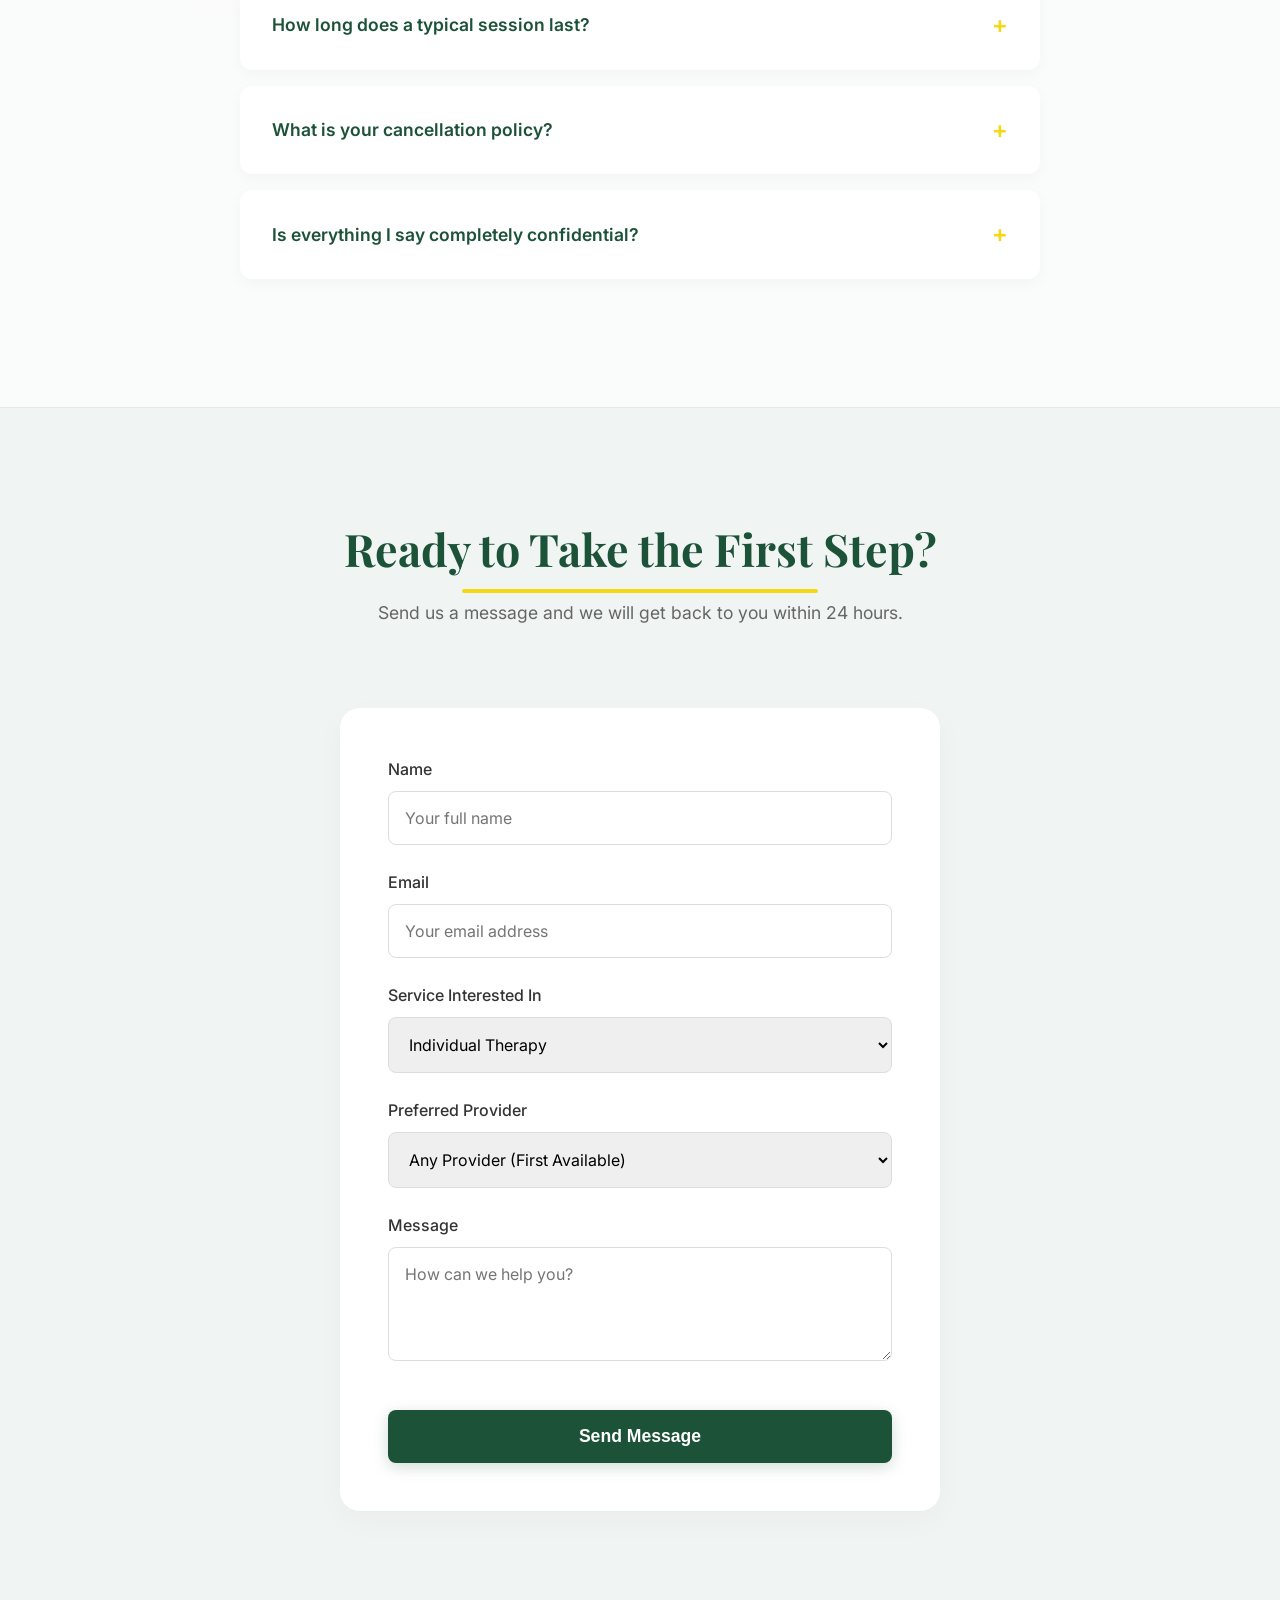
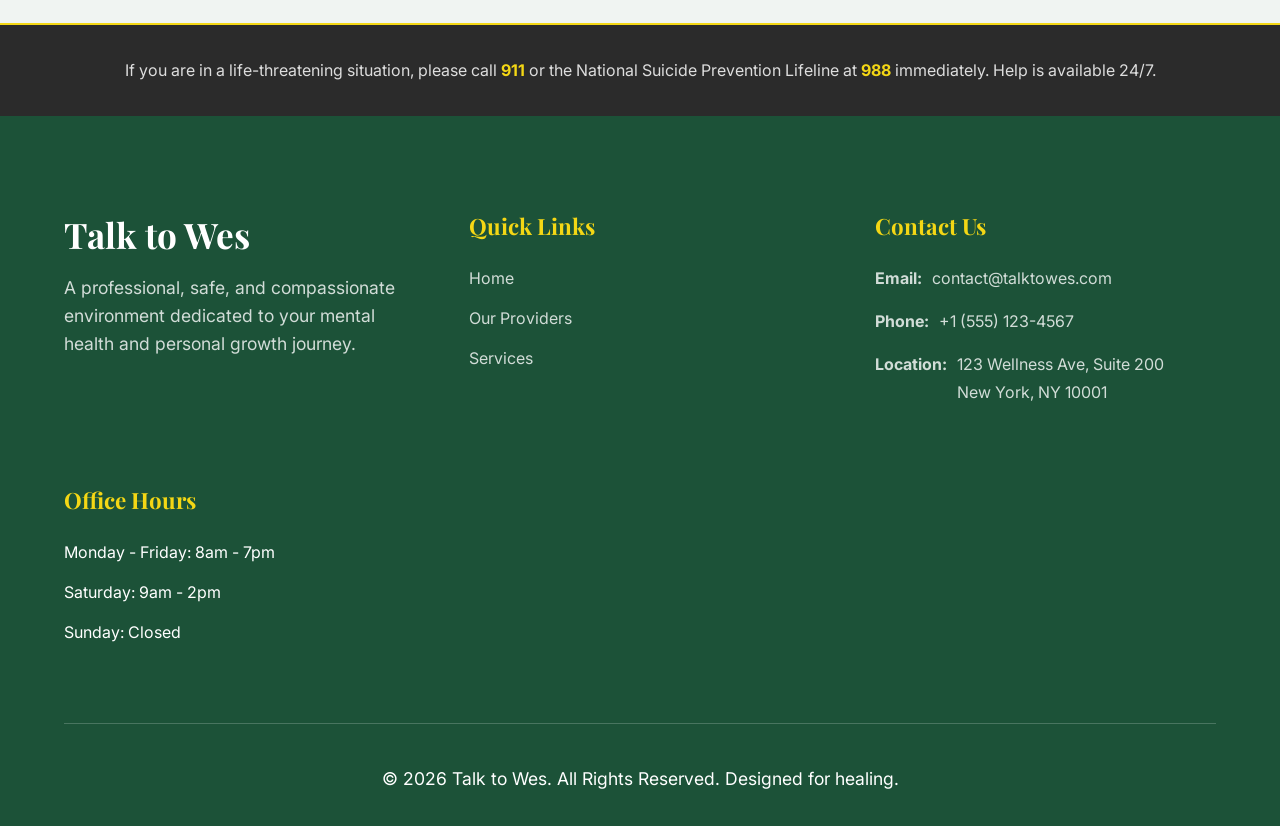
==== commit 9b711f4c: "Add files via upload" ====
--- a/services.html
+++ b/services.html
@@ -1,23 +1,35 @@
 <!DOCTYPE html>
 <html lang="en">
+
 <head>
   <meta charset="UTF-8">
   <meta name="viewport" content="width=device-width, initial-scale=1.0">
   <title>Services | Talk to Wes</title>
-  <meta name="description" content="Explore our psychotherapy services including individual, family, and group therapy. Available online and in-person.">
+  <meta name="description"
+    content="Explore our psychotherapy services including individual, family, and group therapy. Available online and in-person.">
   <link rel="stylesheet" href="styles.css">
 </head>
+
 <body>
 
   <!-- Header -->
   <header class="site-header">
     <div class="top-bar">
       <div class="top-bar-item">
-        <svg viewBox="0 0 24 24" fill="none" stroke="currentColor" stroke-width="2" stroke-linecap="round" stroke-linejoin="round"><path d="M22 16.92v3a2 2 0 0 1-2.18 2 19.79 19.79 0 0 1-8.63-3.07 19.5 19.5 0 0 1-6-6 19.79 19.79 0 0 1-3.07-8.67A2 2 0 0 1 4.11 2h3a2 2 0 0 1 2 1.72 12.84 12.84 0 0 0 .7 2.81 2 2 0 0 1-.45 2.11L8.09 9.91a16 16 0 0 0 6 6l1.27-1.27a2 2 0 0 1 2.11-.45 12.84 12.84 0 0 0 2.81.7A2 2 0 0 1 22 16.92z"></path></svg>
+        <svg viewBox="0 0 24 24" fill="none" stroke="currentColor" stroke-width="2" stroke-linecap="round"
+          stroke-linejoin="round">
+          <path
+            d="M22 16.92v3a2 2 0 0 1-2.18 2 19.79 19.79 0 0 1-8.63-3.07 19.5 19.5 0 0 1-6-6 19.79 19.79 0 0 1-3.07-8.67A2 2 0 0 1 4.11 2h3a2 2 0 0 1 2 1.72 12.84 12.84 0 0 0 .7 2.81 2 2 0 0 1-.45 2.11L8.09 9.91a16 16 0 0 0 6 6l1.27-1.27a2 2 0 0 1 2.11-.45 12.84 12.84 0 0 0 2.81.7A2 2 0 0 1 22 16.92z">
+          </path>
+        </svg>
         +1 (555) 123-4567
       </div>
       <div class="top-bar-item">
-        <svg viewBox="0 0 24 24" fill="none" stroke="currentColor" stroke-width="2" stroke-linecap="round" stroke-linejoin="round"><circle cx="12" cy="12" r="10"></circle><polyline points="12 6 12 12 16 14"></polyline></svg>
+        <svg viewBox="0 0 24 24" fill="none" stroke="currentColor" stroke-width="2" stroke-linecap="round"
+          stroke-linejoin="round">
+          <circle cx="12" cy="12" r="10"></circle>
+          <polyline points="12 6 12 12 16 14"></polyline>
+        </svg>
         Mon-Fri: 8am - 7pm
       </div>
     </div>
@@ -25,11 +37,12 @@
       <div class="logo">Talk to Wes</div>
       <ul class="nav-links">
         <li><a href="index.html">Home</a></li>
-        <li><a href="therapist.html">The Therapist</a></li>
+        <li><a href="therapist.html">Our Providers</a></li>
         <li><a href="services.html" class="active">Services</a></li>
       </ul>
       <div class="nav-cta">
-        <a href="services.html" class="btn btn-primary" style="padding: 0.6rem 1.5rem; font-size: 0.95rem;">Book Session</a>
+        <a href="services.html" class="btn btn-primary" style="padding: 0.6rem 1.5rem; font-size: 0.95rem;">Book
+          Session</a>
       </div>
       <div class="menu-toggle">
         <span></span>
@@ -43,73 +56,282 @@
   <section style="padding-top: 160px; padding-bottom: 4rem; background-color: var(--light-gray); text-align: center;">
     <div class="section-header" style="margin-bottom: 0;">
       <h1 style="font-size: 3.5rem;">Our Services</h1>
-      <p style="max-width: 700px; margin: 1.5rem auto 0; font-size: 1.25rem; color: #555;">Comprehensive psychotherapy for children, adolescents, and adults. We provide a safe space designed to accommodate your schedule, comfort level, and specific therapeutic needs.</p>
+      <p style="max-width: 700px; margin: 1.5rem auto 0; font-size: 1.25rem; color: #555;">Comprehensive psychotherapy
+        for children, adolescents, and adults. We provide a safe space designed to accommodate your schedule, comfort
+        level, and specific therapeutic needs.</p>
     </div>
   </section>
 
   <!-- Detailed Services -->
   <section class="reveal">
-    <div class="card-grid">
-      <!-- Individual Therapy -->
-      <div class="card" style="border-top: 6px solid var(--primary-color);">
-        <h3 style="color: var(--primary-color); font-size: 1.8rem;">Individual Therapy</h3>
-        <p style="font-size: 1.1rem; margin-bottom: 1.5rem;">A safe, private environment to discuss your feelings, thoughts, and behaviors. Whether you are dealing with anxiety, depression, trauma, or life transitions, individual therapy provides tailored coping strategies.</p>
-        <p style="font-weight: 600; color: var(--primary-color);">Perfect for:</p>
-        <ul style="padding-left: 1.2rem; margin-top: 0.5rem; color: #555; line-height: 1.8;">
-          <li>Managing severe stress and burnout</li>
-          <li>Processing grief and loss</li>
-          <li>Overcoming phobias or panic attacks</li>
-          <li>Personal growth and self-discovery</li>
-        </ul>
+    <div class="services-grid">
+      <!-- Child & Teen Therapy -->
+      <div class="service-box">
+        <div class="service-box-inner">
+          <div class="service-box-front">
+            <div class="service-icon">
+              <svg viewBox="0 0 24 24" fill="none" stroke="currentColor" stroke-width="2" stroke-linecap="round"
+                stroke-linejoin="round">
+                <circle cx="12" cy="12" r="10"></circle>
+                <path d="M8 14s1.5 2 4 2 4-2 4-2"></path>
+                <line x1="9" y1="9" x2="9.01" y2="9"></line>
+                <line x1="15" y1="9" x2="15.01" y2="9"></line>
+              </svg>
+            </div>
+            <h3>Child & Teen Therapy</h3>
+            <p>A safe, supportive environment for adolescents to navigate emotional, academic, and social challenges.
+            </p>
+            <ul class="service-features">
+              <li>Anxiety & Depression</li>
+              <li>Peer Relationships</li>
+              <li>Academic Stress</li>
+            </ul>
+            <button class="btn btn-secondary flip-btn" style="margin-top: auto; align-self: flex-start;">Learn
+              More</button>
+          </div>
+          <div class="service-box-back">
+            <h3>More Details</h3>
+            <p>Our child and adolescent therapists utilize evidence-based approaches like Cognitive Behavioral Therapy
+              (CBT) and creative arts therapy.</p>
+            <p style="margin-top: 1rem; font-weight: bold;">Key Focus Areas:</p>
+            <ul style="margin-top: 0.5rem; padding-left: 1.2rem; color: #fff;">
+              <li style="margin-bottom: 0.5rem;">Emotional Regulation & Anger Management</li>
+              <li style="margin-bottom: 0.5rem;">Navigating Social Media & Cyberbullying</li>
+              <li style="margin-bottom: 0.5rem;">Building Confidence & Self-Esteem</li>
+            </ul>
+            <p style="margin-top: 1rem;">We help younger clients build resilience and develop healthy coping mechanisms
+              that last a lifetime.</p>
+          </div>
+        </div>
+      </div>
+
+      <!-- Adult Therapy -->
+      <div class="service-box">
+        <div class="service-box-inner">
+          <div class="service-box-front">
+            <div class="service-icon">
+              <svg viewBox="0 0 24 24" fill="none" stroke="currentColor" stroke-width="2" stroke-linecap="round"
+                stroke-linejoin="round">
+                <path d="M20 21v-2a4 4 0 0 0-4-4H8a4 4 0 0 0-4 4v2"></path>
+                <circle cx="12" cy="7" r="4"></circle>
+              </svg>
+            </div>
+            <h3>Adult Therapy</h3>
+            <p>Individualized care to help adults overcome life transitions, trauma, and burnout with tailored coping
+              strategies.</p>
+            <ul class="service-features">
+              <li>Stress Management</li>
+              <li>Trauma Processing</li>
+              <li>Personal Growth</li>
+            </ul>
+            <button class="btn btn-secondary flip-btn" style="margin-top: auto; align-self: flex-start;">Learn
+              More</button>
+          </div>
+          <div class="service-box-back">
+            <h3>More Details</h3>
+            <p>We provide a non-judgmental space for adults navigating anxiety, depression, or major life changes.</p>
+            <p style="margin-top: 1rem; font-weight: bold;">Therapeutic Modalities:</p>
+            <ul style="margin-top: 0.5rem; padding-left: 1.2rem; color: #fff;">
+              <li style="margin-bottom: 0.5rem;">Mindfulness-Based Stress Reduction (MBSR)</li>
+              <li style="margin-bottom: 0.5rem;">Psychodynamic & Talk Therapy</li>
+              <li style="margin-bottom: 0.5rem;">EMDR for Trauma Processing</li>
+            </ul>
+            <p style="margin-top: 1rem;">We empower you to break negative cycles, identify core values, and reclaim your
+              sense of purpose in everyday life.</p>
+          </div>
+        </div>
       </div>
 
       <!-- Family Therapy -->
-      <div class="card" style="border-top: 6px solid var(--primary-color);">
-        <h3 style="color: var(--primary-color); font-size: 1.8rem;">Family Therapy</h3>
-        <p style="font-size: 1.1rem; margin-bottom: 1.5rem;">Designed to help families navigate difficult times, improve communication, and resolve conflicts. We create a structured, neutral space where every family member can be heard without judgment.</p>
-        <p style="font-weight: 600; color: var(--primary-color);">Perfect for:</p>
-        <ul style="padding-left: 1.2rem; margin-top: 0.5rem; color: #555; line-height: 1.8;">
-          <li>Parent-child conflicts and miscommunication</li>
-          <li>Blended family integration</li>
-          <li>Navigating divorce or separation</li>
-          <li>Supporting a family member with mental illness</li>
-        </ul>
+      <div class="service-box">
+        <div class="service-box-inner">
+          <div class="service-box-front">
+            <div class="service-icon">
+              <svg viewBox="0 0 24 24" fill="none" stroke="currentColor" stroke-width="2" stroke-linecap="round"
+                stroke-linejoin="round">
+                <path d="M3 9l9-7 9 7v11a2 2 0 0 1-2 2H5a2 2 0 0 1-2-2z"></path>
+                <polyline points="9 22 9 12 15 12 15 22"></polyline>
+              </svg>
+            </div>
+            <h3>Family Therapy</h3>
+            <p>Creating a structured, neutral space to improve communication, resolve conflicts, and strengthen familial
+              bonds.</p>
+            <ul class="service-features">
+              <li>Parent-Child Conflict</li>
+              <li>Blended Families</li>
+              <li>Divorce Support</li>
+            </ul>
+            <button class="btn btn-secondary flip-btn" style="margin-top: auto; align-self: flex-start;">Learn
+              More</button>
+          </div>
+          <div class="service-box-back">
+            <h3>More Details</h3>
+            <p>Family dynamics can be incredibly complex. Our trained mediators facilitate constructive, safe dialogue
+              between all family members.</p>
+            <p style="margin-top: 1rem; font-weight: bold;">What to Expect:</p>
+            <ul style="margin-top: 0.5rem; padding-left: 1.2rem; color: #fff;">
+              <li style="margin-bottom: 0.5rem;">Establishing Healthy Boundaries</li>
+              <li style="margin-bottom: 0.5rem;">De-escalating Chronic Conflicts</li>
+              <li style="margin-bottom: 0.5rem;">Navigating Grief & Loss Together</li>
+            </ul>
+            <p style="margin-top: 1rem;">We ensure each member feels heard and validated while establishing long-term
+              communication protocols.</p>
+          </div>
+        </div>
+      </div>
+
+      <!-- Online Therapy -->
+      <div class="service-box">
+        <div class="service-box-inner">
+          <div class="service-box-front">
+            <div class="service-icon">
+              <svg viewBox="0 0 24 24" fill="none" stroke="currentColor" stroke-width="2" stroke-linecap="round"
+                stroke-linejoin="round">
+                <rect x="5" y="2" width="14" height="20" rx="2" ry="2"></rect>
+                <line x1="12" y1="18" x2="12.01" y2="18"></line>
+              </svg>
+            </div>
+            <h3>Online Therapy</h3>
+            <p>Flexible, secure telehealth sessions providing professional care from the comfort and privacy of your own
+              home.</p>
+            <ul class="service-features">
+              <li>Secure Video Calls</li>
+              <li>Flexible Scheduling</li>
+              <li>No Commute needed</li>
+            </ul>
+            <button class="btn btn-secondary flip-btn" style="margin-top: auto; align-self: flex-start;">Learn
+              More</button>
+          </div>
+          <div class="service-box-back">
+            <h3>More Details</h3>
+            <p>Access our premium therapeutic services from anywhere in the state. Online therapy provides the exact
+              same high-quality care as in-person sessions.</p>
+            <p style="margin-top: 1rem; font-weight: bold;">Platform Benefits:</p>
+            <ul style="margin-top: 0.5rem; padding-left: 1.2rem; color: #fff;">
+              <li style="margin-bottom: 0.5rem;">100% HIPAA-Compliant Privacy</li>
+              <li style="margin-bottom: 0.5rem;">Interactive Digital Worksheets</li>
+              <li style="margin-bottom: 0.5rem;">Evening & Weekend Availability</li>
+            </ul>
+            <p style="margin-top: 1rem;">Perfect for busy professionals, parents, or anyone who prefers the comfort of
+              their own home environment.</p>
+          </div>
+        </div>
       </div>
 
       <!-- Group Therapy -->
-      <div class="card" style="border-top: 6px solid var(--primary-color);">
-        <h3 style="color: var(--primary-color); font-size: 1.8rem;">Group Therapy</h3>
-        <p style="font-size: 1.1rem; margin-bottom: 1.5rem;">A powerful way to realize you are not alone. Group sessions involve connecting with peers facing similar issues under the guidance of a professional, fostering mutual support and shared growth.</p>
-        <p style="font-weight: 600; color: var(--primary-color);">Perfect for:</p>
-        <ul style="padding-left: 1.2rem; margin-top: 0.5rem; color: #555; line-height: 1.8;">
-          <li>Social anxiety and interpersonal skills</li>
-          <li>Addiction recovery support</li>
-          <li>Teenagers facing peer pressure</li>
-          <li>Building a supportive community network</li>
-        </ul>
+      <div class="service-box">
+        <div class="service-box-inner">
+          <div class="service-box-front">
+            <div class="service-icon">
+              <svg viewBox="0 0 24 24" fill="none" stroke="currentColor" stroke-width="2" stroke-linecap="round"
+                stroke-linejoin="round">
+                <path d="M17 21v-2a4 4 0 0 0-4-4H5a4 4 0 0 0-4 4v2"></path>
+                <circle cx="9" cy="7" r="4"></circle>
+                <path d="M23 21v-2a4 4 0 0 0-3-3.87"></path>
+                <path d="M16 3.13a4 4 0 0 1 0 7.75"></path>
+              </svg>
+            </div>
+            <h3>Group Therapy</h3>
+            <p>Guided, supportive group sessions focused on shared experiences, skill-building, and mutual
+              encouragement.</p>
+            <ul class="service-features">
+              <li>Shared Experiences</li>
+              <li>Skill-Building</li>
+              <li>Community Support</li>
+            </ul>
+            <button class="btn btn-secondary flip-btn" style="margin-top: auto; align-self: flex-start;">Learn
+              More</button>
+          </div>
+          <div class="service-box-back">
+            <h3>More Details</h3>
+            <p>Healing happens in community. Our 8-week intensive group sessions connect you with 6-8 peers facing
+              similar challenges.</p>
+            <p style="margin-top: 1rem; font-weight: bold;">Group Formats Available:</p>
+            <ul style="margin-top: 0.5rem; padding-left: 1.2rem; color: #fff;">
+              <li style="margin-bottom: 0.5rem;">Anxiety & Social Phobia Support</li>
+              <li style="margin-bottom: 0.5rem;">Grief Processing Circles</li>
+              <li style="margin-bottom: 0.5rem;">Addiction & Recovery Maintenance</li>
+            </ul>
+            <p style="margin-top: 1rem;">Foster a profound sense of belonging while practicing vital interpersonal
+              skills in real-time.</p>
+          </div>
+        </div>
+      </div>
+
+      <!-- Couples Therapy -->
+      <div class="service-box">
+        <div class="service-box-inner">
+          <div class="service-box-front">
+            <div class="service-icon">
+              <svg viewBox="0 0 24 24" fill="none" stroke="currentColor" stroke-width="2" stroke-linecap="round"
+                stroke-linejoin="round">
+                <path
+                  d="M20.84 4.61a5.5 5.5 0 0 0-7.78 0L12 5.67l-1.06-1.06a5.5 5.5 0 0 0-7.78 7.78l1.06 1.06L12 21.23l7.78-7.78 1.06-1.06a5.5 5.5 0 0 0 0-7.78z">
+                </path>
+              </svg>
+            </div>
+            <h3>Couples Therapy</h3>
+            <p>Expert mediation and counseling to rebuild trust, improve communication, and restore healthy relationship
+              dynamics.</p>
+            <ul class="service-features">
+              <li>Trust Rebuilding</li>
+              <li>Conflict Resolution</li>
+              <li>Intimacy Restoration</li>
+            </ul>
+            <button class="btn btn-secondary flip-btn" style="margin-top: auto; align-self: flex-start;">Learn
+              More</button>
+          </div>
+          <div class="service-box-back">
+            <h3>More Details</h3>
+            <p>Whether navigating a crisis like infidelity or simply seeking to deepen intimacy, our couples therapy
+              relies on proven, scientific frameworks.</p>
+            <p style="margin-top: 1rem; font-weight: bold;">Core Approaches:</p>
+            <ul style="margin-top: 0.5rem; padding-left: 1.2rem; color: #fff;">
+              <li style="margin-bottom: 0.5rem;">The Gottman Method</li>
+              <li style="margin-bottom: 0.5rem;">Emotionally Focused Therapy (EFT)</li>
+              <li style="margin-bottom: 0.5rem;">Pre-Marital Counseling</li>
+            </ul>
+            <p style="margin-top: 1rem;">We help partners break gridlock, increase daily affection, and communicate with
+              renewed empathy and respect.</p>
+          </div>
+        </div>
       </div>
     </div>
   </section>
 
   <!-- Session Formats & Getting Started -->
-  <section class="reveal" style="background-color: var(--primary-color); color: #fff; border-radius: 40px; margin: 0 2% 5rem; padding: 7rem 5%;">
+  <section class="reveal"
+    style="background-color: var(--primary-color); color: #fff; border-radius: 40px; margin: 0 2% 5rem; padding: 7rem 5%;">
     <div class="split-section">
       <div class="split-text">
         <h2 style="color: #fff;">Flexible Session Formats</h2>
-        <p style="color: rgba(255,255,255,0.9); font-size: 1.15rem;">We understand that making time for mental health can be challenging. That's why we offer multiple formats to ensure you get the care you need, when you need it.</p>
-        
+        <p style="color: rgba(255,255,255,0.9); font-size: 1.15rem;">We understand that making time for mental health
+          can be challenging. That's why we offer multiple formats to ensure you get the care you need, when you need
+          it.</p>
+
         <h3 style="color: var(--secondary-color); margin-top: 3rem; font-size: 1.5rem;">In-Person Sessions</h3>
-        <p style="color: rgba(255,255,255,0.8);">Visit our modern, beautifully designed office space. Enjoy a calming, professional environment where you can step away from the distractions of daily life and focus entirely on your well-being.</p>
-        
-        <h3 style="color: var(--secondary-color); margin-top: 3rem; font-size: 1.5rem;">Teletherapy (Online Sessions)</h3>
-        <p style="color: rgba(255,255,255,0.8);">Access high-quality psychotherapy from the comfort of your home. We use secure, HIPAA-compliant video platforms to conduct sessions with the same level of care and professionalism as an office visit. Ideal for busy professionals or those with mobility restrictions.</p>
-      </div>
-      <div class="split-text" style="background: #fff; color: var(--text-color); padding: 4rem 3rem; border-radius: 20px; box-shadow: 0 20px 50px rgba(0,0,0,0.2);">
-        <h3 style="color: var(--primary-color); margin-bottom: 2rem; font-family: var(--font-heading); font-size: 2.2rem; text-align: center;">How to Get Started</h3>
+        <p style="color: rgba(255,255,255,0.8);">Visit our modern, beautifully designed office space. Enjoy a calming,
+          professional environment where you can step away from the distractions of daily life and focus entirely on
+          your well-being.</p>
+
+        <h3 style="color: var(--secondary-color); margin-top: 3rem; font-size: 1.5rem;">Teletherapy (Online Sessions)
+        </h3>
+        <p style="color: rgba(255,255,255,0.8);">Access high-quality psychotherapy from the comfort of your home. We use
+          secure, HIPAA-compliant video platforms to conduct sessions with the same level of care and professionalism as
+          an office visit. Ideal for busy professionals or those with mobility restrictions.</p>
+      </div>
+      <div class="split-text"
+        style="background: #fff; color: var(--text-color); padding: 4rem 3rem; border-radius: 20px; box-shadow: 0 20px 50px rgba(0,0,0,0.2);">
+        <h3
+          style="color: var(--primary-color); margin-bottom: 2rem; font-family: var(--font-heading); font-size: 2.2rem; text-align: center;">
+          How to Get Started</h3>
         <ol style="padding-left: 1.5rem; line-height: 2.2; font-size: 1.15rem; color: #444;">
-          <li style="margin-bottom: 1rem;"><strong>Reach Out:</strong> Use the contact form below or email us to express interest.</li>
-          <li style="margin-bottom: 1rem;"><strong>Free Consultation:</strong> We'll schedule a brief 15-minute call to discuss your needs and ensure we are a good fit.</li>
-          <li style="margin-bottom: 1rem;"><strong>Intake Forms:</strong> Complete our secure online paperwork prior to your first visit.</li>
+          <li style="margin-bottom: 1rem;"><strong>Reach Out:</strong> Use the contact form below or email us to express
+            interest.</li>
+          <li style="margin-bottom: 1rem;"><strong>Free Consultation:</strong> We'll schedule a brief 15-minute call to
+            discuss your needs and ensure we are a good fit.</li>
+          <li style="margin-bottom: 1rem;"><strong>Intake Forms:</strong> Complete our secure online paperwork prior to
+            your first visit.</li>
           <li><strong>First Session:</strong> Begin your therapeutic journey in a safe, welcoming environment.</li>
         </ol>
       </div>
@@ -126,25 +348,31 @@
       <div class="faq-item">
         <div class="faq-question">Do you accept insurance?</div>
         <div class="faq-answer">
-          <p>We are currently out-of-network providers for most major insurance companies. However, we can provide you with a "Superbill" that you can submit to your insurance provider for potential partial reimbursement depending on your out-of-network benefits.</p>
+          <p>We are currently out-of-network providers for most major insurance companies. However, we can provide you
+            with a "Superbill" that you can submit to your insurance provider for potential partial reimbursement
+            depending on your out-of-network benefits.</p>
         </div>
       </div>
       <div class="faq-item">
         <div class="faq-question">How long does a typical session last?</div>
         <div class="faq-answer">
-          <p>Individual and family therapy sessions typically last for 50 minutes. Group therapy sessions often run for 75 to 90 minutes to allow everyone adequate time to share.</p>
+          <p>Individual and family therapy sessions typically last for 50 minutes. Group therapy sessions often run for
+            75 to 90 minutes to allow everyone adequate time to share.</p>
         </div>
       </div>
       <div class="faq-item">
         <div class="faq-question">What is your cancellation policy?</div>
         <div class="faq-answer">
-          <p>We require a minimum of 24 hours notice for any cancellations or rescheduling. Appointments canceled with less than 24 hours notice will be subject to a late cancellation fee.</p>
+          <p>We require a minimum of 24 hours notice for any cancellations or rescheduling. Appointments canceled with
+            less than 24 hours notice will be subject to a late cancellation fee.</p>
         </div>
       </div>
       <div class="faq-item">
         <div class="faq-question">Is everything I say completely confidential?</div>
         <div class="faq-answer">
-          <p>Yes. Confidentiality is the cornerstone of psychotherapy. What you discuss in session is legally protected and strictly confidential, with a few very specific legal exceptions regarding immediate harm to yourself or others, which will be discussed in your first session.</p>
+          <p>Yes. Confidentiality is the cornerstone of psychotherapy. What you discuss in session is legally protected
+            and strictly confidential, with a few very specific legal exceptions regarding immediate harm to yourself or
+            others, which will be discussed in your first session.</p>
         </div>
       </div>
     </div>
@@ -156,36 +384,57 @@
       <h2>Ready to Take the First Step?</h2>
       <p style="color: #666;">Send us a message and we will get back to you within 24 hours.</p>
     </div>
-    <div style="max-width: 600px; margin: 0 auto; background: #fff; padding: 3rem; border-radius: 20px; box-shadow: 0 10px 30px rgba(0,0,0,0.03);">
-      <form style="display: flex; flex-direction: column; gap: 1.5rem;" onsubmit="event.preventDefault(); alert('Message sent! (Mock form)');">
+    <div
+      style="max-width: 600px; margin: 0 auto; background: #fff; padding: 3rem; border-radius: 20px; box-shadow: 0 10px 30px rgba(0,0,0,0.03);">
+      <form style="display: flex; flex-direction: column; gap: 1.5rem;"
+        onsubmit="event.preventDefault(); alert('Message sent! (Mock form)');">
         <div>
           <label style="display: block; margin-bottom: 0.5rem; font-weight: 500;">Name</label>
-          <input type="text" placeholder="Your full name" style="width: 100%; padding: 1rem; border: 1px solid #ddd; border-radius: 8px; font-family: inherit; font-size: 1rem;" required>
+          <input type="text" placeholder="Your full name"
+            style="width: 100%; padding: 1rem; border: 1px solid #ddd; border-radius: 8px; font-family: inherit; font-size: 1rem;"
+            required>
         </div>
         <div>
           <label style="display: block; margin-bottom: 0.5rem; font-weight: 500;">Email</label>
-          <input type="email" placeholder="Your email address" style="width: 100%; padding: 1rem; border: 1px solid #ddd; border-radius: 8px; font-family: inherit; font-size: 1rem;" required>
+          <input type="email" placeholder="Your email address"
+            style="width: 100%; padding: 1rem; border: 1px solid #ddd; border-radius: 8px; font-family: inherit; font-size: 1rem;"
+            required>
         </div>
         <div>
           <label style="display: block; margin-bottom: 0.5rem; font-weight: 500;">Service Interested In</label>
-          <select style="width: 100%; padding: 1rem; border: 1px solid #ddd; border-radius: 8px; font-family: inherit; font-size: 1rem;">
+          <select
+            style="width: 100%; padding: 1rem; border: 1px solid #ddd; border-radius: 8px; font-family: inherit; font-size: 1rem;">
             <option>Individual Therapy</option>
             <option>Family Therapy</option>
             <option>Group Therapy</option>
           </select>
         </div>
         <div>
+          <label style="display: block; margin-bottom: 0.5rem; font-weight: 500;">Preferred Provider</label>
+          <select
+            style="width: 100%; padding: 1rem; border: 1px solid #ddd; border-radius: 8px; font-family: inherit; font-size: 1rem;">
+            <option>Any Provider (First Available)</option>
+            <option>Wes (Founder & Lead Psychotherapist)</option>
+            <option>Sarah Jenkins, LMFT (Child & Teen Specialist)</option>
+            <option>David Chen, LCSW (Couples & Family Therapist)</option>
+            <option>Dr. Emily Ross, PsyD (Trauma & PTSD Expert)</option>
+          </select>
+        </div>
+        <div>
           <label style="display: block; margin-bottom: 0.5rem; font-weight: 500;">Message</label>
-          <textarea rows="4" placeholder="How can we help you?" style="width: 100%; padding: 1rem; border: 1px solid #ddd; border-radius: 8px; font-family: inherit; font-size: 1rem; resize: vertical;"></textarea>
-        </div>
-        <button type="submit" class="btn btn-primary" style="width: 100%; border-radius: 8px; margin-top: 1rem;">Send Message</button>
+          <textarea rows="4" placeholder="How can we help you?"
+            style="width: 100%; padding: 1rem; border: 1px solid #ddd; border-radius: 8px; font-family: inherit; font-size: 1rem; resize: vertical;"></textarea>
+        </div>
+        <button type="submit" class="btn btn-primary" style="width: 100%; border-radius: 8px; margin-top: 1rem;">Send
+          Message</button>
       </form>
     </div>
   </section>
 
   <!-- Crisis Banner -->
   <div class="crisis-banner">
-    <p>If you are in a life-threatening situation, please call <strong>911</strong> or the National Suicide Prevention Lifeline at <strong>988</strong> immediately. Help is available 24/7.</p>
+    <p>If you are in a life-threatening situation, please call <strong>911</strong> or the National Suicide Prevention
+      Lifeline at <strong>988</strong> immediately. Help is available 24/7.</p>
   </div>
 
   <!-- Footer -->
@@ -193,13 +442,14 @@
     <div class="footer-grid">
       <div class="footer-col">
         <h2 style="font-size: 2.2rem; margin-bottom: 1rem; color: #fff;">Talk to Wes</h2>
-        <p>A professional, safe, and compassionate environment dedicated to your mental health and personal growth journey.</p>
+        <p>A professional, safe, and compassionate environment dedicated to your mental health and personal growth
+          journey.</p>
       </div>
       <div class="footer-col">
         <h3>Quick Links</h3>
         <ul>
           <li><a href="index.html">Home</a></li>
-          <li><a href="therapist.html">The Therapist</a></li>
+          <li><a href="therapist.html">Our Providers</a></li>
           <li><a href="services.html">Services</a></li>
         </ul>
       </div>
@@ -231,4 +481,5 @@
 
   <script src="script.js"></script>
 </body>
+
 </html>
--- a/styles.css
+++ b/styles.css
@@ -270,7 +270,7 @@
 /* Cards */
 .card-grid {
   display: grid;
-  grid-template-columns: repeat(auto-fit, minmax(320px, 1fr));
+  grid-template-columns: repeat(3, 1fr);
   gap: 3rem;
 }
 
@@ -283,6 +283,288 @@
   position: relative;
   overflow: hidden;
   border: 1px solid rgba(0,0,0,0.02);
+}
+
+/* Service Boxes Redesign */
+.services-grid {
+  display: grid;
+  grid-template-columns: repeat(3, 1fr);
+  gap: 2.5rem;
+}
+
+.service-box {
+  background: transparent;
+  perspective: 1000px;
+  height: 520px;
+  z-index: 1;
+}
+
+.service-box-inner {
+  position: relative;
+  width: 100%;
+  height: 100%;
+  text-align: left;
+  transition: transform 0.8s cubic-bezier(0.175, 0.885, 0.32, 1.275);
+  transform-style: preserve-3d;
+}
+
+.service-box.flipped .service-box-inner {
+  transform: rotateY(180deg);
+}
+
+.service-box:not(.flipped):hover .service-box-inner {
+  transform: translateY(-10px);
+}
+
+.service-box-front, .service-box-back {
+  position: absolute;
+  top: 0; left: 0;
+  width: 100%;
+  height: 100%;
+  -webkit-backface-visibility: hidden;
+  backface-visibility: hidden;
+  border-radius: 20px;
+  padding: 3rem 2.5rem;
+  box-sizing: border-box;
+  border: 1px solid rgba(0,0,0,0.03);
+  box-shadow: 0 10px 30px rgba(0,0,0,0.04);
+  display: flex;
+  flex-direction: column;
+}
+
+.service-box-front {
+  background: #fff;
+  transform: rotateY(0deg);
+  z-index: 2;
+}
+
+.service-box-back {
+  background: var(--primary-color);
+  color: #fff;
+  transform: rotateY(180deg);
+}
+
+.service-box .service-box-back h3 {
+  color: var(--secondary-color);
+  margin-bottom: 1.2rem;
+  font-size: 1.6rem;
+}
+
+.service-box .service-box-back p {
+  color: rgba(255, 255, 255, 0.95);
+  font-size: 1rem;
+  line-height: 1.65;
+  margin-bottom: 0.8rem;
+}
+
+.service-box-front::after {
+  content: '';
+  position: absolute;
+  top: 0; left: 0; width: 100%; height: 100%;
+  background: linear-gradient(135deg, rgba(28, 82, 56, 0.03) 0%, rgba(28, 82, 56, 0) 100%);
+  z-index: -1;
+  opacity: 0;
+  transition: opacity 0.4s ease;
+}
+
+.service-box:hover .service-box-front::after {
+  opacity: 1;
+}
+
+.service-icon {
+  width: 60px;
+  height: 60px;
+  background-color: var(--light-gray);
+  border-radius: 15px;
+  display: flex;
+  align-items: center;
+  justify-content: center;
+  margin-bottom: 1.5rem;
+  transition: all 0.4s ease;
+}
+
+.service-box:hover .service-icon {
+  background-color: var(--primary-color);
+}
+
+.service-icon svg {
+  width: 30px;
+  height: 30px;
+  stroke: var(--primary-color);
+  transition: all 0.4s ease;
+}
+
+.service-box:hover .service-icon svg {
+  stroke: var(--secondary-color);
+}
+
+.service-box h3 {
+  font-size: 1.6rem;
+  color: var(--primary-color);
+  margin-bottom: 1rem;
+}
+
+.service-box p {
+  color: #555;
+  font-size: 1.05rem;
+  line-height: 1.7;
+  margin-bottom: 1.5rem;
+}
+
+.service-features {
+  list-style: none;
+  padding: 0;
+}
+
+.service-features li {
+  position: relative;
+  padding-left: 1.5rem;
+  margin-bottom: 0.5rem;
+  color: #444;
+  font-size: 0.95rem;
+}
+
+.service-features li::before {
+  content: '✓';
+  position: absolute;
+  left: 0;
+  top: 0;
+  color: var(--secondary-color);
+  font-weight: bold;
+}
+
+.provider-skills {
+  list-style: none;
+  padding: 0;
+  margin-top: 1.5rem;
+  margin-bottom: 2rem;
+}
+
+.provider-skills li {
+  position: relative;
+  padding-left: 1.8rem;
+  margin-bottom: 0.8rem;
+  color: #555;
+  font-size: 1.05rem;
+  line-height: 1.6;
+}
+
+.provider-skills li::before {
+  content: '✦';
+  position: absolute;
+  left: 0;
+  top: 0;
+  color: var(--secondary-color);
+  font-size: 1.1rem;
+}
+
+.environment-grid {
+  display: grid;
+  grid-template-columns: repeat(2, 1fr);
+  gap: 1.5rem;
+  margin-top: 2.5rem;
+}
+
+@media (max-width: 600px) {
+  .environment-grid {
+    grid-template-columns: 1fr;
+  }
+}
+
+/* Highlight Box */
+.service-box.highlight-box {
+  background-color: var(--primary-color);
+  color: #fff;
+}
+
+.service-box.highlight-box::after {
+  background: linear-gradient(135deg, rgba(244, 215, 21, 0.1) 0%, rgba(244, 215, 21, 0) 100%);
+}
+
+.service-box.highlight-box h3,
+.service-box.highlight-box p,
+.service-box.highlight-box .service-features li {
+  color: #fff;
+}
+
+.service-box.highlight-box .service-icon {
+  background-color: rgba(255,255,255,0.1);
+}
+
+.service-box.highlight-box .service-icon svg {
+  stroke: var(--secondary-color);
+}
+
+.service-box.highlight-box:hover .service-icon {
+  background-color: var(--secondary-color);
+}
+
+.service-box.highlight-box:hover .service-icon svg {
+  stroke: var(--primary-color);
+}
+
+.service-box.highlight-box .service-features li::before {
+  color: var(--secondary-color);
+}
+
+/* Team Grid */
+.team-grid {
+  display: grid;
+  grid-template-columns: 1fr;
+  gap: 2.5rem;
+  max-width: 1000px;
+  margin: 0 auto;
+}
+
+.team-card {
+  display: flex;
+  align-items: center;
+  background: #fff;
+  border-radius: 20px;
+  overflow: hidden;
+  box-shadow: 0 10px 30px rgba(0,0,0,0.04);
+  transition: all 0.4s ease;
+  border: 1px solid rgba(0,0,0,0.03);
+  text-align: left;
+}
+
+.team-card:hover {
+  transform: translateY(-5px);
+  box-shadow: 0 20px 45px rgba(28, 82, 56, 0.08);
+}
+
+.team-image {
+  width: 250px;
+  height: 250px;
+  background-color: var(--light-gray);
+  object-fit: cover;
+}
+
+.team-info {
+  padding: 2.5rem;
+  flex: 1;
+}
+
+.team-info h3 {
+  font-size: 1.4rem;
+  color: var(--primary-color);
+  margin-bottom: 0.3rem;
+}
+
+.team-title {
+  color: var(--secondary-color);
+  font-weight: 600;
+  font-size: 0.95rem;
+  text-transform: uppercase;
+  letter-spacing: 1px;
+  margin-bottom: 1rem;
+}
+
+.team-desc {
+  font-size: 0.95rem;
+  color: #555;
+  margin-bottom: 1.5rem;
+  line-height: 1.6;
 }
 
 .card::before {
@@ -588,6 +870,12 @@
 }
 
 /* Responsive */
+@media (max-width: 1024px) {
+  .card-grid, .services-grid {
+    grid-template-columns: repeat(2, 1fr);
+  }
+}
+
 @media (max-width: 992px) {
   .split-section, .split-section.reverse {
     flex-direction: column;
@@ -629,6 +917,19 @@
     display: flex;
   }
   
+  .team-card {
+    flex-direction: column;
+  }
+  
+  .team-image {
+    width: 100%;
+    height: 200px;
+  }
+  
+  .card-grid, .services-grid {
+    grid-template-columns: 1fr;
+  }
+  
   .stats-container {
     padding: 2rem;
   }
